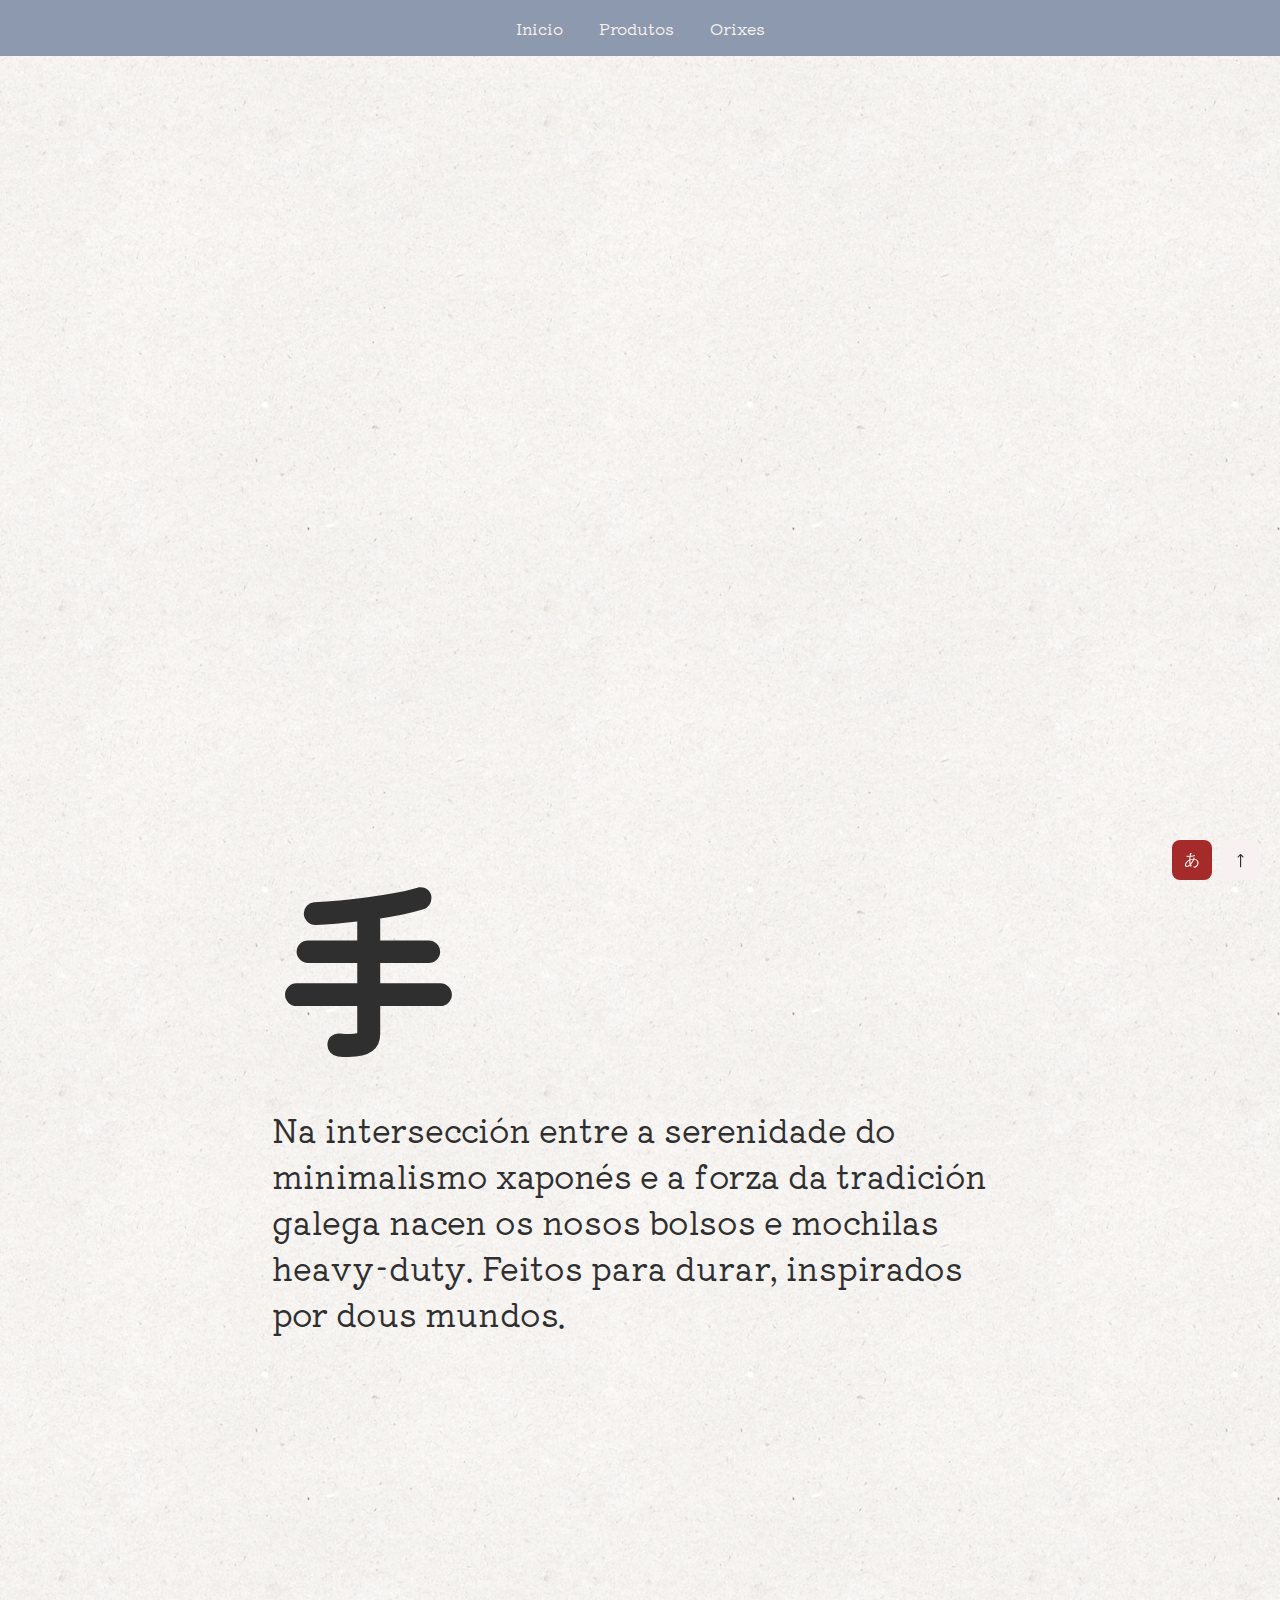
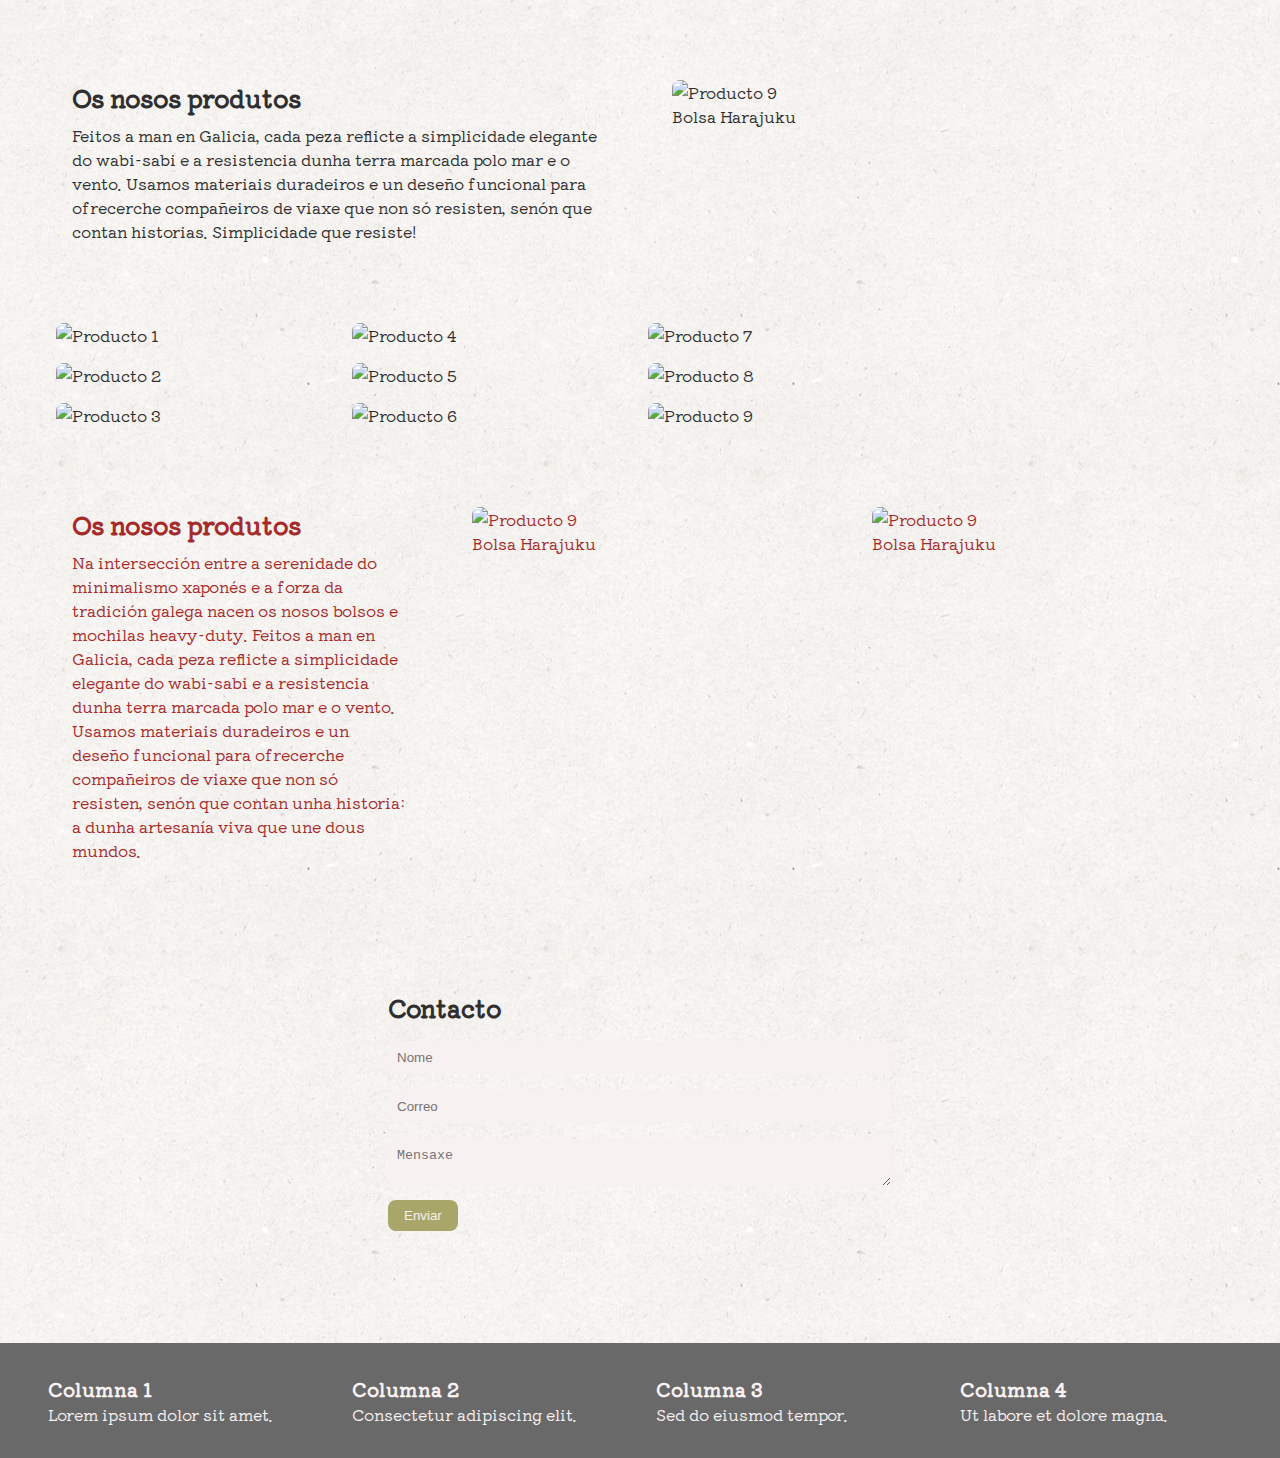
==== jp/index.html @ d2096e64 "Add files via upload" ====
<!DOCTYPE html>

<html lang="gl">

<head>

    <meta charset="UTF-8">
    <meta name="viewport" content="width=device-width, initial-scale=1.0">
    <title>Complementos de Moda Japonesa - Inicio</title>
    <link href="https://fonts.googleapis.com/css2?family=Kiwi+Maru:wght@500&display=swap" rel="stylesheet">
    <link rel="stylesheet" href="styles.css">
<script src="https://cdnjs.cloudflare.com/ajax/libs/three.js/r134/three.min.js"></script>
<script src="https://unpkg.com/three@0.134.0/examples/js/loaders/GLTFLoader.js"></script>
<script src="https://cdn.jsdelivr.net/npm/three@0.134/examples/jsm/loaders/GLTFLoader.js"></script>

<body class="lang-gl" id="top">
    <nav>
        <a href="index.html">Inicio</a>
        <a href="produtos.html">Produtos</a>
        <a href="orixes.html">Orixes</a>
    </nav>


    <section class="hero" id="hero">
    </section>


<section class="intro">
<div class="intro-content">
            <div class="column">
                <h2></h2>
                <p data-gl="Na intersección entre a serenidade do minimalismo xaponés e a forza da tradición galega nacen os nosos bolsos e mochilas heavy-duty. Feitos para durar, inspirados por dous mundos" data-jp="日本のミニマリズムの静けさとガリシアの伝統の力が出会う場所で、私たちのヘビーデューティなバッグとバックパックが生まれました。2つの世界からインスピレーションを得て、長持ちするように作られています。">Na intersección entre a serenidade do minimalismo xaponés e a forza da tradición galega nacen os nosos bolsos e mochilas heavy-duty. Feitos para durar, inspirados por dous mundos.</p>

            </div>

        </div>
</section>

<section class="info-azul " >

            <div class="column-azul">
                <h2 data-gl="Os nosos produtos" data-jp="私たちについて">Os nosos produtos</h2>
                <p data-gl="Feitos a man en Galicia, cada peza reflicte a simplicidade elegante do wabi-sabi e a resistencia dunha terra marcada polo mar e o vento. Usamos materiais duradeiros e un deseño funcional para ofrecerche compañeiros de viaxe que non só resisten, senón que contan historias. Simplicidade que resiste!" data-jp="ガリシアで手作りされた各作品は、侘び寂びの優雅なシンプルさと、海と風が特徴の土地の抵抗を反映しています。耐久性のある素材と機能的なデザインを使用して、抵抗するだけでなく、物語を語る仲間の旅行者を提供します。抵抗するシンプルさ!">Feitos a man en Galicia, cada peza reflicte a simplicidade elegante do wabi-sabi e a resistencia dunha terra marcada polo mar e o vento. Usamos materiais duradeiros e un deseño funcional para ofrecerche compañeiros de viaxe que non só resisten, senón que contan historias. Simplicidade que resiste!</p>

            </div>

<div class="column-azul">
                
                <p><img class="responsive-img" src="https://images.unsplash.com/photo-1639450258509-d24e3e1fadc4?q=80&w=1374&auto=format&fit=crop&ixlib=rb-4.0.3&ixid=M3wxMjA3fDB8MHxwaG90by1wYWdlfHx8fGVufDB8fHx8fA%3D%3D" alt="Producto 9">
            <div class="overlay">Bolsa Harajuku</div></p>

              </div></div>
</section>

    <section class="gallery">
        <div class="gallery-item">
            <img src="https://i.pinimg.com/originals/8c/e5/09/8ce5093fead01959ac8b1aa269d553f7.jpg" alt="Producto 1">
            <div class="overlay">Kimonos Modernos</div>
        </div>
        <div class="gallery-item">
            <img src="https://i.pinimg.com/originals/39/6a/e6/396ae6a7836807a1f78a4d307923806a.jpg" alt="Producto 2">
            <div class="overlay">Pendentes Sakura</div>
        </div>
        <div class="gallery-item">
            <img src="https://i.etsystatic.com/8811105/r/il/653f21/1190898312/il_794xN.1190898312_p20b.jpg" alt="Producto 3">
            <div class="overlay">Cinto Obi</div>
        </div>
        <div class="gallery-item">
            <img src="https://i.pinimg.com/736x/56/7a/56/567a56bcca478230c57e33a16b418e89.jpg" alt="Producto 4">
            <div class="overlay">Bolsa Harajuku</div>
        </div>
        <div class="gallery-item">
            <img src="https://i.pinimg.com/736x/51/03/fa/5103faaf7d6c628654bda658f1ed5b5a.jpg" alt="Producto 5">
            <div class="overlay">Kimonos Modernos</div>
        </div>
        <div class="gallery-item">
            <img src="https://i.pinimg.com/736x/51/a4/9f/51a49f63de9468c58e3dd4205d5f4710.jpg" alt="Producto 6">
            <div class="overlay">Pendentes Sakura</div>
        </div>
        <div class="gallery-item">
            <img src="https://i.pinimg.com/736x/00/e9/e6/00e9e6468fa778c73ff1f1d756e75303.jpg" alt="Producto 7">
            <div class="overlay">Cinto Obi</div>
        </div>
        <div class="gallery-item">
            <img src="https://i.pinimg.com/736x/67/d0/88/67d088047765a444fe083ca642426d87.jpg" alt="Producto 8">
            <div class="overlay">Bolsa Harajuku</div>
        </div>
        <div class="gallery-item">
            <img src="https://images.unsplash.com/photo-1639450258509-d24e3e1fadc4?q=80&w=1374&auto=format&fit=crop&ixlib=rb-4.0.3&ixid=M3wxMjA3fDB8MHxwaG90by1wYWdlfHx8fGVufDB8fHx8fA%3D%3D" alt="Producto 9">
            <div class="overlay">Bolsa Harajuku</div>
        </div>
    </section>



<section class="info-musgo " >

            <div class="column-musgo">
                <h2 data-gl="Os nosos produtos" data-jp="私たちについて">Os nosos produtos</h2>
                <p data-gl="Na intersección entre a serenidade do minimalismo xaponés e a forza da tradición galega nacen os nosos bolsos e mochilas heavy-duty. Feitos a man en Galicia, cada peza reflicte a simplicidade elegante do wabi-sabi e a resistencia dunha terra marcada polo mar e o vento. Usamos materiais duradeiros e un deseño funcional para ofrecerche compañeiros de viaxe que non só resisten, senón que contan unha historia: a dunha artesanía viva que une dous mundos." data-jp="日本のミニマリズムの静けさとガリシアの伝統の力が出会う場所で、私たちのヘビーデューティなバッグとバックパックが生まれました。ガリシアで手作りされた各アイテムは、わびさびの優雅なシンプルさと、海と風に刻まれた土地の耐久性を反映しています。耐久性のある素材と機能的なデザインを使用し、単に耐えるだけでなく、物語を語る旅の仲間を提供します。それは、2つの世界を結ぶ生き生きとした職人技の物語です。">Na intersección entre a serenidade do minimalismo xaponés e a forza da tradición galega nacen os nosos bolsos e mochilas heavy-duty. Feitos a man en Galicia, cada peza reflicte a simplicidade elegante do wabi-sabi e a resistencia dunha terra marcada polo mar e o vento. Usamos materiais duradeiros e un deseño funcional para ofrecerche compañeiros de viaxe que non só resisten, senón que contan unha historia: a dunha artesanía viva que une dous mundos.</p>

            </div>

<div class="column-musgo">
                
                <p><img class="responsive-img" src="https://images.unsplash.com/photo-1639450258509-d24e3e1fadc4?q=80&w=1374&auto=format&fit=crop&ixlib=rb-4.0.3&ixid=M3wxMjA3fDB8MHxwaG90by1wYWdlfHx8fGVufDB8fHx8fA%3D%3D" alt="Producto 9">
            <div class="overlay">Bolsa Harajuku</div></p>

              </div>

<div class="column-musgo">
                
                <p><img class="responsive-img" src="https://images.unsplash.com/photo-1639450258509-d24e3e1fadc4?q=80&w=1374&auto=format&fit=crop&ixlib=rb-4.0.3&ixid=M3wxMjA3fDB8MHxwaG90by1wYWdlfHx8fGVufDB8fHx8fA%3D%3D" alt="Producto 9">
            <div class="overlay">Bolsa Harajuku</div></p>

             
</section>


   <section class="form-section">
        <h2 data-gl="Contacto" data-jp="お問い合わせ">Contacto</h2>
        <form>
            <input type="text" placeholder="Nome" required>
            <input type="email" placeholder="Correo" required>
            <textarea placeholder="Mensaxe" required></textarea>
            <div class="g-recaptcha" data-sitekey="TU_CLAVE_RECAPTCHA"></div>
            <button type="submit">Enviar</button>
        </form>

    </section>



    <footer>
        <div class="footer-column">
            <h3>Columna 1</h3>
            <p>Lorem ipsum dolor sit amet.</p>
        </div>

        <div class="footer-column">
            <h3>Columna 2</h3>
            <p>Consectetur adipiscing elit.</p>
        </div>

        <div class="footer-column">
            <h3>Columna 3</h3>
            <p>Sed do eiusmod tempor.</p>
        </div>

        <div class="footer-column">
            <h3>Columna 4</h3>
            <p>Ut labore et dolore magna.</p>
        </div>

    </footer>



    <div class="floating-controls">
        <table>
            <tr>
              <td><button class="lang-btn" id="lang-toggle" onclick="toggleLang()">あ</button></td>
             
<td><a href="#top" class="top-btn">↑</a></td>
            </tr>
        </table>    
    </div>


   <script src="https://www.google.com/recaptcha/api.js" async defer></script>
<script>
    let currentLang = 'gl';

    function toggleLang() {
        if (currentLang === 'gl') {
            currentLang = 'jp';
            document.getElementById('lang-toggle').textContent = 'G';
            changeLang('jp');
        } else {
            currentLang = 'gl';
            document.getElementById('lang-toggle').textContent = 'あ';
            changeLang('gl');
        }
    }

    function changeLang(lang) {
        document.body.className = `lang-${lang}`;
        const elements = document.querySelectorAll('[data-gl][data-jp]');
        elements.forEach(el => {
            el.textContent = lang === 'gl' ? el.dataset.gl : el.dataset.jp;
        });
        if (lang === 'jp') {
            document.querySelectorAll('nav a')[0].textContent = 'ホーム';
            document.querySelectorAll('nav a')[1].textContent = '製品';
            document.querySelectorAll('nav a')[2].textContent = '起源';
        } else {
            document.querySelectorAll('nav a')[0].textContent = 'Inicio';
            document.querySelectorAll('nav a')[1].textContent = 'Produtos';
            document.querySelectorAll('nav a')[2].textContent = 'Orixes';
        }
    }

    document.querySelector('.top-btn').addEventListener('click', function(e) {
        e.preventDefault();
        const target = document.querySelector(this.getAttribute('href'));
        window.scrollTo({
            top: target.offsetTop,
            behavior: 'smooth'
        });
        document.querySelector('.hero').style.backgroundPosition = 'center 20%';
        setTimeout(() => {
            document.querySelector('.hero').style.backgroundPosition = 'center center';
        }, 1000);
    });

    // Script para hojas de roble con modelo 3D
const scene = new THREE.Scene();
const camera = new THREE.PerspectiveCamera(75, window.innerWidth / window.innerHeight, 0.1, 1000);
const renderer = new THREE.WebGLRenderer({ alpha: true });
const heroSection = document.querySelector('.hero');
const heroHeight = heroSection.offsetHeight;
renderer.setSize(window.innerWidth, heroHeight);
heroSection.appendChild(renderer.domElement);
renderer.domElement.style.position = 'absolute';
renderer.domElement.style.top = '0';
renderer.domElement.style.left = '0';
renderer.domElement.style.zIndex = '5';
renderer.domElement.style.pointerEvents = 'none';

// Luz para texturas
const ambientLight = new THREE.AmbientLight(0xffffff, 0.5);
scene.add(ambientLight);
const directionalLight = new THREE.DirectionalLight(0xffffff, 0.5);
directionalLight.position.set(0, 1, 1);
scene.add(directionalLight);

const loader = new THREE.GLTFLoader();
const leaves = [];

loader.load(
    'assets/leaf.glb', // Reemplaza con la ruta a tu modelo
    (gltf) => {
        const leafModel = gltf.scene;
        for (let i = 0; i < 10; i++) {
            const leaf = leafModel.clone();
            leaf.position.x = (Math.random() - 0.5) * 20;
            leaf.position.y = Math.random() * heroHeight / 100;
            leaf.position.z = (Math.random() - 0.5) * 10;
            leaf.rotation.x = Math.random() * Math.PI;
            leaf.rotation.y = Math.random() * Math.PI;
            leaf.scale.set(0.5, 0.5, 0.5); // Ajusta tamaño según el modelo
            leaves.push(leaf);
            scene.add(leaf);
        }
    },
    undefined,
    (error) => console.error('Error cargando modelo:', error)
);

camera.position.z = 10;

function animate() {
    requestAnimationFrame(animate);
    leaves.forEach(leaf => {
        leaf.rotation.x += 0.005;
        leaf.rotation.y += 0.005;
        leaf.position.y -= 0.005; // Caída lenta
        leaf.position.x += Math.sin(Date.now() * 0.001 + leaf.position.z) * 0.005; // Vaivén lateral
        if (leaf.position.y < -heroHeight / 200) leaf.position.y = heroHeight / 200;
    });
    renderer.render(scene, camera);
}
animate();

window.addEventListener('scroll', () => {
    const scrollY = window.scrollY;
    leaves.forEach(leaf => {
        leaf.rotation.z = scrollY * 0.001;
    });
    camera.position.y = -scrollY * 0.01;
});
</script>
</body>
</html>
---- jp/styles.css ----
:root {
    --cereza: #A52A2A;
    --gris-marengo: #2F2F2F;
    --beige-claro: #F8F1F1;
    --azul: #8d99ae;
    --musgo: #A9A669;
    --rojo-shu: #8B0000;
    --gris-piedra: #696969;
}

* { margin: 0; padding: 0; box-sizing: border-box; }

body {
    font-family: 'Kiwi Maru', sans-serif;
    margin: 0;
    background: url('assets/gohan.webp') repeat repeat;
    overflow-x: hidden; /* Evita scroll horizontal por el canvas */
    animation: fadeInPage 0.5s ease;
}

@keyframes fadeInPage {
    from { opacity: 0; }
    to { opacity: 1; }
}

h1 {
    font-size: 2rem;
    margin-bottom: 0.5rem;
}

h2 {
    font-size: 1.5rem;
    margin-bottom: 0.5rem;
}

.p {
    font-size: 1rem;
}

.lang-gl {
    background-color: var(--beige-claro);
    color: var(--gris-marengo);
}

.responsive-img {
    width: 100%;
    height: auto;
    max-width: 100%;
    display: block;
    object-fit: contain;
    border-radius: 8px;
}

.lang-jp {
    background-color: var(--gris-marengo);
    color: var(--beige-claro);
}

nav {
    padding: 1rem;
    text-align: center;
}

.lang-gl nav { background-color: var(--azul); }
.lang-jp nav { background-color: var(--azul); }

nav a {
    color: var(--beige-claro);
    margin: 0 1rem;
    text-decoration: none;
}

nav a:hover { color: var(--cereza); }

.hero {
    position: relative;
    height: 100vh;
    background: url('https://i.pinimg.com/originals/d6/43/27/d643277e11bdd5419b5d6328584067f1.gif') no-repeat center center;
    background-size: cover;
    background-attachment: fixed;
    display: flex;
    align-items: center;
    justify-content: center;
    transition: background-position 0.5s ease;

}

.hero-content {
    max-width: 800px;
    padding: 2rem;
    background: rgba(245, 240, 225, 0.8);
    border-radius: 8px;
    display: flex;
    flex-wrap: wrap;
    gap: 2rem;
}

.hero .column {
    flex: 1;
    min-width: 0;
    padding: 0;
    background: none;
}

.lang-jp .hero-content {
    background: rgba(43, 45, 66, 0.8);
    color: var(--cereza);
}

.lang-jp .hero .column { 
    background-color: transparent;
}

.intro {
    font-size: 2em;
    position: relative;
    height: auto;
    transform: translateY(-40%); /* Sube el 50% de su altura para invadir .hero */
    background: url('') no-repeat center center;
    background-size: cover;
    display: flex;
    align-items: center;
    justify-content: center;
    z-index: 2; /* Encima del fondo de .hero, debajo de las hojas */
}

.intro-content {
    max-width: 800px;
    padding: 2rem;
    background: transparent;
    border-radius: 8px;
    display: flex;
    flex-wrap: wrap;
    gap: 2rem;
}

.intro-content h2::before {
    content: "手";
font-size: 8em;
    font-family: 'Kiwi Maru', sans-serif;
    margin-right: 0.5rem;
}

.intro .column {
    flex: 1;
    min-width: 0;
    padding: 0;
    background: none;
}

.lang-jp .intro-content {
    background: rgba(43, 45, 66, 0.8);
    color: var(--beige-claro);
}

.lang-jp .intro .column { 
    background-color: transparent;
}


.info-azul {
    background-color: transparent;
    display: flex;
    max-width: 1200px;
    margin: 2rem auto;
    gap: 2rem;
    padding: 0 1rem;
    flex-wrap: wrap;
}

.column-azul {
    flex: 1;
    min-width: 0;
    padding: 1rem;
    background-color: transparent;
}

.lang-jp .info {
    background: var(--cereza);
    color: var(--cereza);
}

.info-musgo {
    color: var(--cereza);   
    background-color: transparent;
    display: flex;
    max-width: 1200px;
    margin: 2rem auto;
    gap: 2rem;
    padding: 0 1rem;
    flex-wrap: wrap;
}

.column-musgo {
    flex: 1;
    min-width: 0;
    padding: 1rem;
    background-color: transparent;
}

.lang-jp .info {
    background: var(--musgo);
    color: var(--cereza);
}

/* Media query para apilar columnas en móvil */
@media (max-width: 768px) {
    .intro-content, .hero-content, .info-azul, .info-musgo {
        flex-direction: column;
        align-items: center;
    }

    .intro .column, .hero .column, .column-azul, .column-musgo {
        width: 100%;
    }
}

.slider {
    max-width: 1200px;
    margin: 2rem auto;
    position: relative;
    overflow: hidden;
}

.slides {
    display: flex;
    transition: transform 0.8s ease;
}

.slide {
    min-width: 100%;
    height: 200px;
    object-fit: cover;
}

.slide-text {
    position: absolute;
    bottom: 20px;
    right: 20px;
    text-align: left;
    color: #fff;
    background: rgba(0, 0, 0, 0.6);
    padding: 1rem;
    border-radius: 8px;
}

.slide-text h1 {
    font-size: 1.5rem;
    margin-bottom: 0.5rem;
}

.slide-text p {
    font-size: 1rem;
}

.slider-btn {
    position: absolute;
    top: 50%;
    transform: translateY(-50%);
    background: rgba(0, 0, 0, 0.5);
    color: #fff;
    border: none;
    padding: 1rem;
    cursor: pointer;
    border-radius: 8px;
}

.prev { left: 10px; }
.next { right: 10px; }

.gallery {
    max-width: 1200px;
    margin: 2rem auto;
    columns: 4 200px;
    column-gap: 1rem;
    padding: 0 1rem;
}

.gallery-item {
    position: relative;
    margin-bottom: 1rem;
    break-inside: avoid;
}

.gallery img {
    width: 100%;
    height: auto;
    display: block;
    border-radius: 8px;
}
.gallery-item {
    animation: fadeIn 1s ease forwards;
}
@keyframes fadeIn {
    from { opacity: 0; }
    to { opacity: 1; }
}

.gallery-item .overlay {
    position: absolute;
    top: 0;
    left: 0;
    width: 100%;
    height: 100%;
    background: rgba(0, 0, 0, 0.5);
    color: #fff;
    display: flex;
    align-items: center;
    justify-content: center;
    opacity: 0;
    transition: opacity 0.3s ease;
    border-radius: 8px;
}

.gallery-item:hover .overlay {
    opacity: 1;
}

.form-section {
    max-width: 600px;
    margin: 5rem auto;
    padding: 3rem;
    background-color: transparent;
}

.lang-jp .form-section { background-color: transparent; }

.form-section input, .form-section textarea {
    width: 100%;
    margin: 0.5rem 0;
    padding: 0.5rem;
    border-radius: 8px;
    border: 1px solid var(--beige-claro);
    background-color: var(--beige-claro);
}

.form-section button {
    background-color: var(--musgo);
    color: var(--beige-claro);
    border: none;
    padding: 0.5rem 1rem;
    cursor: pointer;
    border-radius: 8px;
}

.lang-jp .form-section button { 
    background-color: var(--beige-claro); 
    color: var(--cereza); 
}

footer {
    background-color: var(--gris-piedra);
    color: var(--beige-claro);
    padding: 2rem;
    display: flex;
    justify-content: space-around;
}

.lang-jp footer { 
    background-color: var(--gris-piedra); 
}

.footer-column { 
    flex: 1; 
    padding: 0 1rem; 
}

/* Media query para apilar columnas en móvil */
@media (max-width: 768px) {
    footer {
        flex-direction: column;
        align-items: center;
gap: 1rem; /* Espacio entre columnas */
    }

    .footer-column {
        width: 100%;
        text-align: center;
    }
}

.hero {
    margin-bottom: 4rem;
}

.intro, .slider, .gallery, .form-section {
    margin-top: 4rem;
    margin-bottom: 4rem;
}

.floating-controls {
    position: fixed;
    bottom: 20px;
    right: 20px;
    display: flex;
    align-items: flex-end;
    gap: 10px;
    z-index: 15; /* Más alto que el canvas */
}

.floating-controls table {
    border: 0;
    border-collapse: collapse;
}

.floating-controls td {
    padding: 0;
}

.lang-btn {
    background-color: var(--cereza);
    border: none;
    width: 40px;
    height: 40px;
    color: var(--beige-claro);
    cursor: pointer;
    border-radius: 8px;
    font-size: 1rem;
    display: flex;
    align-items: center;
    justify-content: center;
    margin-right: 0.5rem;
}

.top-btn {
    display: flex;
    align-items: center;
    justify-content: center;
    width: 40px;
    height: 40px;
    background-color: var(--beige-claro);
    color: var(--gris-marengo);
    text-decoration: none;
    border-radius: 8px;
    font-size: 1.2rem;
}

.audio-player {
    background-color: var(--azul);
    padding: 0.5rem;
    border-radius: 5px;
}

.audio-player .attribution {
    font-size: 0.8rem;
    color: var(--beige-claro);
    margin-top: 0.5rem;
    text-align: center;
}
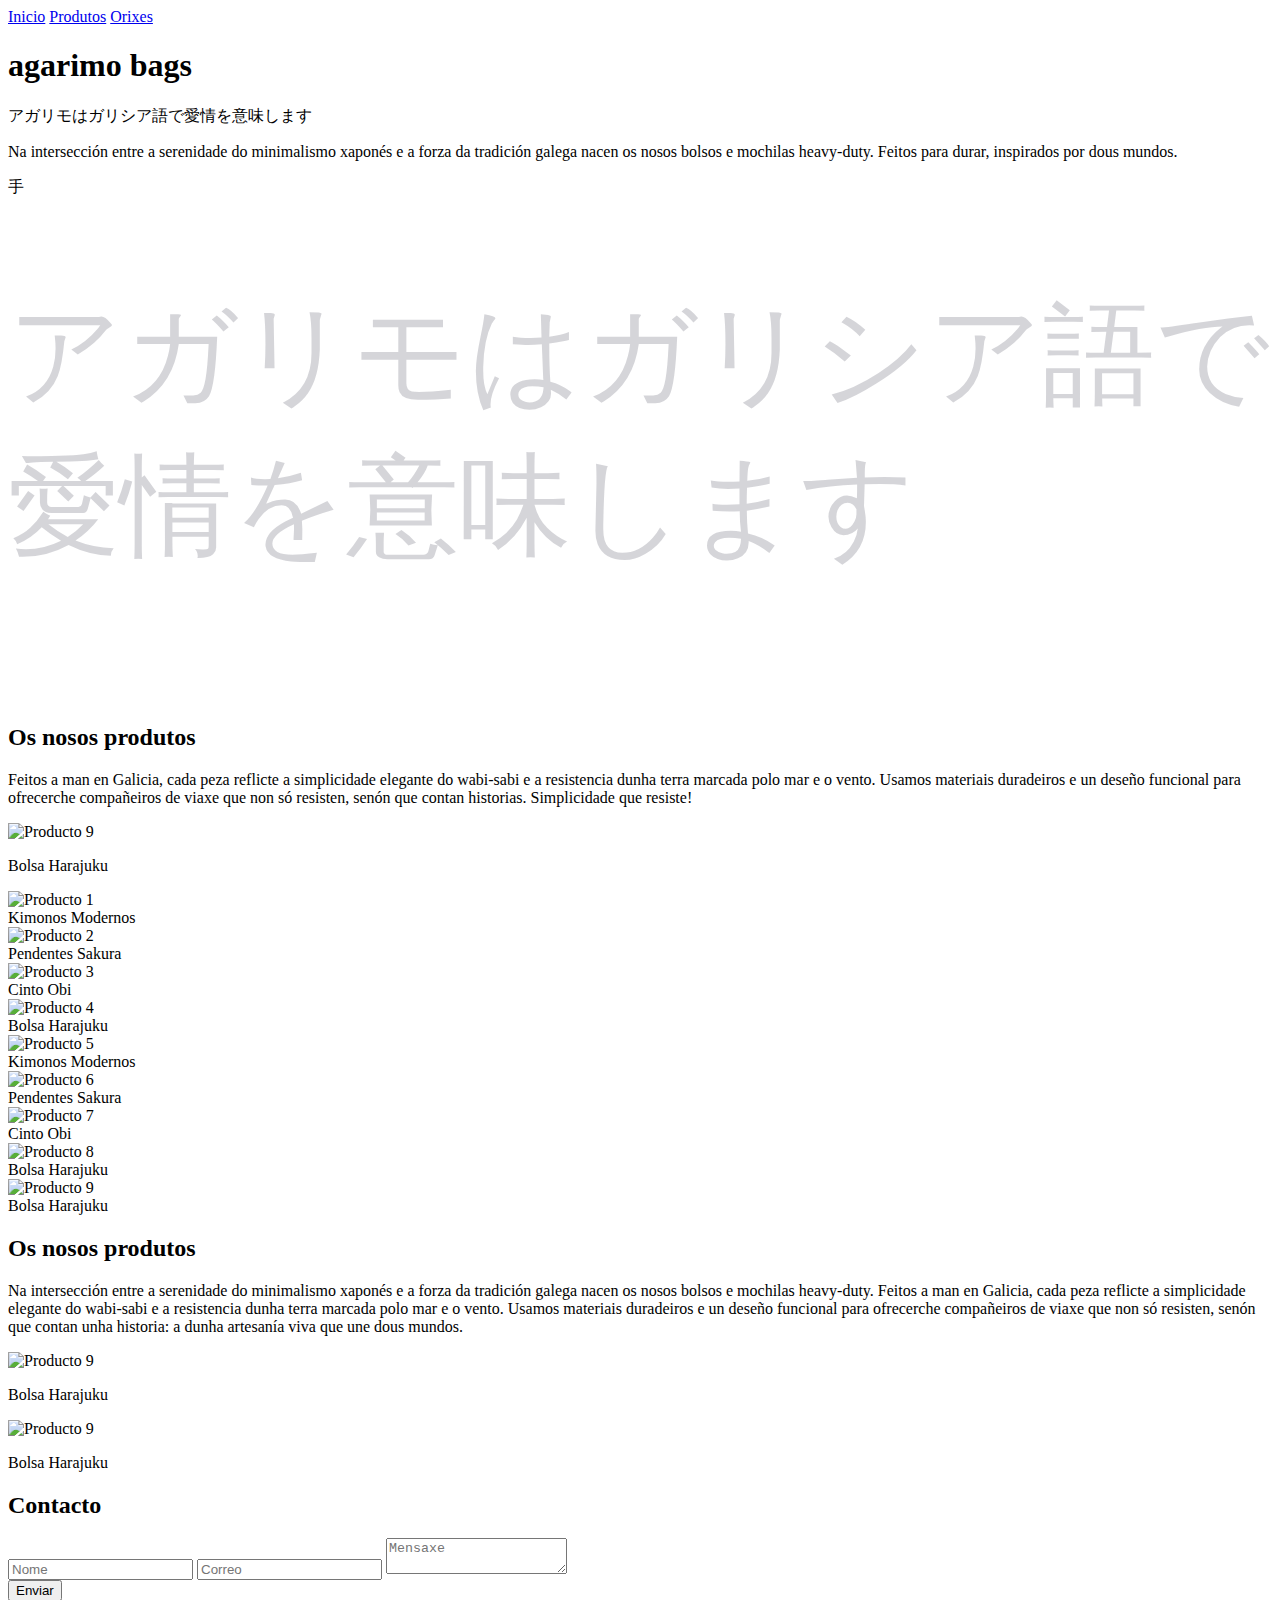
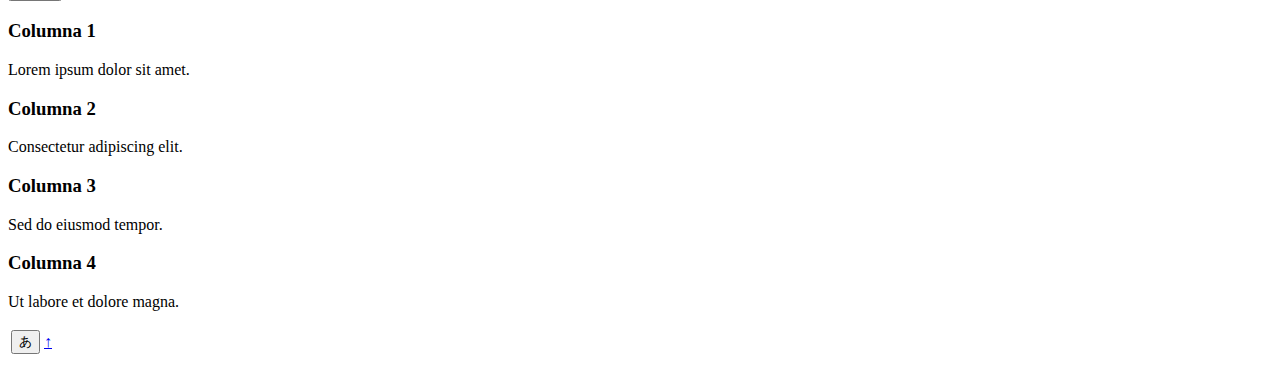
==== commit 91b78663: "Add files via upload" ====
--- a/jp/index.html
+++ b/jp/index.html
@@ -11,7 +11,6 @@
     <link rel="stylesheet" href="styles.css">
 <script src="https://cdnjs.cloudflare.com/ajax/libs/three.js/r134/three.min.js"></script>
 <script src="https://unpkg.com/three@0.134.0/examples/js/loaders/GLTFLoader.js"></script>
-<script src="https://cdn.jsdelivr.net/npm/three@0.134/examples/jsm/loaders/GLTFLoader.js"></script>
 
 <body class="lang-gl" id="top">
     <nav>
@@ -22,19 +21,24 @@
 
 
     <section class="hero" id="hero">
+        <div class="hero-content">
+        <h1 data-gl="agarimo bags" data-jp="agarimo bags">agarimo bags</h1>
+        <p data-jp=アガリモ <br>アガリモはガリシア語で愛情を意味します</p>
+    </div>
     </section>
 
-
+        
 <section class="intro">
 <div class="intro-content">
             <div class="column">
-                <h2></h2>
-                <p data-gl="Na intersección entre a serenidade do minimalismo xaponés e a forza da tradición galega nacen os nosos bolsos e mochilas heavy-duty. Feitos para durar, inspirados por dous mundos" data-jp="日本のミニマリズムの静けさとガリシアの伝統の力が出会う場所で、私たちのヘビーデューティなバッグとバックパックが生まれました。2つの世界からインスピレーションを得て、長持ちするように作られています。">Na intersección entre a serenidade do minimalismo xaponés e a forza da tradición galega nacen os nosos bolsos e mochilas heavy-duty. Feitos para durar, inspirados por dous mundos.</p>
-
+               <p data-gl="Na intersección entre a serenidade do minimalismo xaponés e a forza da tradición galega nacen os nosos bolsos e mochilas heavy-duty. Feitos para durar, inspirados por dous mundos" data-jp="日本のミニマリズムの静けさとガリシアの伝統の力が出会う場所で、私たちのヘビーデューティなバッグとバックパックが生まれました。2つの世界からインスピレーションを得て、長持ちするように作られています。">Na intersección entre a serenidade do minimalismo xaponés e a forza da tradición galega nacen os nosos bolsos e mochilas heavy-duty. Feitos para durar, inspirados por dous mundos.</p>
             </div>
-
         </div>
 </section>
+
+<div class="kanji">手</div>
+<p style="transform: translateY(-10%); font-size: 7em; color: rgba(43, 45, 66, 0.2);">アガリモはガリシア語で愛情を意味します</p>
+
 
 <section class="info-azul " >
 
@@ -93,29 +97,30 @@
 
 
 
-<section class="info-musgo " >
+<section class="info-azul " >
 
             <div class="column-musgo">
                 <h2 data-gl="Os nosos produtos" data-jp="私たちについて">Os nosos produtos</h2>
                 <p data-gl="Na intersección entre a serenidade do minimalismo xaponés e a forza da tradición galega nacen os nosos bolsos e mochilas heavy-duty. Feitos a man en Galicia, cada peza reflicte a simplicidade elegante do wabi-sabi e a resistencia dunha terra marcada polo mar e o vento. Usamos materiais duradeiros e un deseño funcional para ofrecerche compañeiros de viaxe que non só resisten, senón que contan unha historia: a dunha artesanía viva que une dous mundos." data-jp="日本のミニマリズムの静けさとガリシアの伝統の力が出会う場所で、私たちのヘビーデューティなバッグとバックパックが生まれました。ガリシアで手作りされた各アイテムは、わびさびの優雅なシンプルさと、海と風に刻まれた土地の耐久性を反映しています。耐久性のある素材と機能的なデザインを使用し、単に耐えるだけでなく、物語を語る旅の仲間を提供します。それは、2つの世界を結ぶ生き生きとした職人技の物語です。">Na intersección entre a serenidade do minimalismo xaponés e a forza da tradición galega nacen os nosos bolsos e mochilas heavy-duty. Feitos a man en Galicia, cada peza reflicte a simplicidade elegante do wabi-sabi e a resistencia dunha terra marcada polo mar e o vento. Usamos materiais duradeiros e un deseño funcional para ofrecerche compañeiros de viaxe que non só resisten, senón que contan unha historia: a dunha artesanía viva que une dous mundos.</p>
 
             </div>
+
+<div class="column-azul">
+                
+                <p><img class="responsive-img" src="https://images.unsplash.com/photo-1639450258509-d24e3e1fadc4?q=80&w=1374&auto=format&fit=crop&ixlib=rb-4.0.3&ixid=M3wxMjA3fDB8MHxwaG90by1wYWdlfHx8fGVufDB8fHx8fA%3D%3D" alt="Producto 9">
+            <div class="overlay">Bolsa Harajuku</div></p>
+
+              </div>
 
 <div class="column-musgo">
                 
                 <p><img class="responsive-img" src="https://images.unsplash.com/photo-1639450258509-d24e3e1fadc4?q=80&w=1374&auto=format&fit=crop&ixlib=rb-4.0.3&ixid=M3wxMjA3fDB8MHxwaG90by1wYWdlfHx8fGVufDB8fHx8fA%3D%3D" alt="Producto 9">
             <div class="overlay">Bolsa Harajuku</div></p>
 
-              </div>
-
-<div class="column-musgo">
-                
-                <p><img class="responsive-img" src="https://images.unsplash.com/photo-1639450258509-d24e3e1fadc4?q=80&w=1374&auto=format&fit=crop&ixlib=rb-4.0.3&ixid=M3wxMjA3fDB8MHxwaG90by1wYWdlfHx8fGVufDB8fHx8fA%3D%3D" alt="Producto 9">
-            <div class="overlay">Bolsa Harajuku</div></p>
-
              
 </section>
 
+<section class="brisa"></section>
 
    <section class="form-section">
         <h2 data-gl="Contacto" data-jp="お問い合わせ">Contacto</h2>
@@ -167,118 +172,186 @@
     </div>
 
 
-   <script src="https://www.google.com/recaptcha/api.js" async defer></script>
-<script>
-    let currentLang = 'gl';
-
-    function toggleLang() {
-        if (currentLang === 'gl') {
-            currentLang = 'jp';
-            document.getElementById('lang-toggle').textContent = 'G';
-            changeLang('jp');
-        } else {
-            currentLang = 'gl';
-            document.getElementById('lang-toggle').textContent = 'あ';
-            changeLang('gl');
+    <script src="https://www.google.com/recaptcha/api.js" async defer></script>
+    <script>
+        let currentLang = 'gl';
+    
+        function toggleLang() {
+            if (currentLang === 'gl') {
+                currentLang = 'jp';
+                document.getElementById('lang-toggle').textContent = 'G';
+                changeLang('jp');
+            } else {
+                currentLang = 'gl';
+                document.getElementById('lang-toggle').textContent = 'あ';
+                changeLang('gl');
+            }
         }
-    }
-
-    function changeLang(lang) {
-        document.body.className = `lang-${lang}`;
-        const elements = document.querySelectorAll('[data-gl][data-jp]');
-        elements.forEach(el => {
-            el.textContent = lang === 'gl' ? el.dataset.gl : el.dataset.jp;
+    
+        function changeLang(lang) {
+            document.body.className = `lang-${lang}`;
+            const elements = document.querySelectorAll('[data-gl][data-jp]');
+            elements.forEach(el => {
+                el.textContent = lang === 'gl' ? el.dataset.gl : el.dataset.jp;
+            });
+            if (lang === 'jp') {
+                document.querySelectorAll('nav a')[0].textContent = 'ホーム';
+                document.querySelectorAll('nav a')[1].textContent = '製品';
+                document.querySelectorAll('nav a')[2].textContent = '起源';
+            } else {
+                document.querySelectorAll('nav a')[0].textContent = 'Inicio';
+                document.querySelectorAll('nav a')[1].textContent = 'Produtos';
+                document.querySelectorAll('nav a')[2].textContent = 'Orixes';
+            }
+        }
+    
+        document.querySelector('.top-btn').addEventListener('click', function(e) {
+            e.preventDefault();
+            const target = document.querySelector(this.getAttribute('href'));
+            window.scrollTo({
+                top: target.offsetTop,
+                behavior: 'smooth'
+            });
+            document.querySelector('.hero').style.backgroundPosition = 'center 20%';
+            setTimeout(() => {
+                document.querySelector('.hero').style.backgroundPosition = 'center center';
+            }, 1000);
         });
-        if (lang === 'jp') {
-            document.querySelectorAll('nav a')[0].textContent = 'ホーム';
-            document.querySelectorAll('nav a')[1].textContent = '製品';
-            document.querySelectorAll('nav a')[2].textContent = '起源';
-        } else {
-            document.querySelectorAll('nav a')[0].textContent = 'Inicio';
-            document.querySelectorAll('nav a')[1].textContent = 'Produtos';
-            document.querySelectorAll('nav a')[2].textContent = 'Orixes';
+    
+        // Hojas 3D cayendo en .hero
+        const heroScene = new THREE.Scene();
+        const heroCamera = new THREE.PerspectiveCamera(75, window.innerWidth / window.innerHeight, 0.1, 1000);
+        const heroRenderer = new THREE.WebGLRenderer({ alpha: true });
+        const heroSection = document.querySelector('.hero');
+        const heroHeight = heroSection.offsetHeight;
+        heroRenderer.setSize(window.innerWidth, heroHeight);
+        heroSection.appendChild(heroRenderer.domElement);
+        heroRenderer.domElement.style.position = 'absolute';
+        heroRenderer.domElement.style.top = '0';
+        heroRenderer.domElement.style.left = '0';
+        heroRenderer.domElement.style.zIndex = '5';
+        heroRenderer.domElement.style.pointerEvents = 'none';
+    
+        const heroAmbientLight = new THREE.AmbientLight(0xffffff, 0.8);
+        heroScene.add(heroAmbientLight);
+        const heroDirectionalLight = new THREE.DirectionalLight(0xffffff, 1);
+        heroDirectionalLight.position.set(5, 10, 7.5);
+        heroScene.add(heroDirectionalLight);
+    
+        const loader = new THREE.GLTFLoader();
+        const heroLeaves = [];
+    
+        loader.load(
+            'assets/quercus.glb', // Ruta local
+            (gltf) => {
+                const leafModel = gltf.scene;
+                for (let i = 0; i < 8; i++) {
+                    const leaf = leafModel.clone();
+                    leaf.position.x = (Math.random() - 0.5) * 20;
+                    leaf.position.y = Math.random() * heroHeight / 100;
+                    leaf.position.z = (Math.random() - 0.5) * 10;
+                    leaf.rotation.x = Math.random() * Math.PI;
+                    leaf.rotation.y = Math.random() * Math.PI;
+                    leaf.scale.set(0.05, 0.05, 0.05);
+                    heroLeaves.push(leaf);
+                    heroScene.add(leaf);
+                }
+                console.log('Hojas 3D cargadas en .hero');
+            },
+            undefined,
+            (error) => console.error('Error cargando modelo en .hero:', error)
+        );
+    
+        heroCamera.position.z = 10;
+    
+        function animateHero() {
+            requestAnimationFrame(animateHero);
+            heroLeaves.forEach(leaf => {
+                leaf.rotation.x += 0.005;
+                leaf.rotation.y += 0.005;
+                leaf.position.y -= 0.005;
+                leaf.position.x += Math.sin(Date.now() * 0.001 + leaf.position.z) * 0.005;
+                if (leaf.position.y < -heroHeight / 200) leaf.position.y = heroHeight / 200;
+            });
+            heroRenderer.render(heroScene, heroCamera);
         }
-    }
-
-    document.querySelector('.top-btn').addEventListener('click', function(e) {
-        e.preventDefault();
-        const target = document.querySelector(this.getAttribute('href'));
-        window.scrollTo({
-            top: target.offsetTop,
-            behavior: 'smooth'
-        });
-        document.querySelector('.hero').style.backgroundPosition = 'center 20%';
-        setTimeout(() => {
-            document.querySelector('.hero').style.backgroundPosition = 'center center';
-        }, 1000);
-    });
-
-    // Script para hojas de roble con modelo 3D
-const scene = new THREE.Scene();
-const camera = new THREE.PerspectiveCamera(75, window.innerWidth / window.innerHeight, 0.1, 1000);
-const renderer = new THREE.WebGLRenderer({ alpha: true });
-const heroSection = document.querySelector('.hero');
-const heroHeight = heroSection.offsetHeight;
-renderer.setSize(window.innerWidth, heroHeight);
-heroSection.appendChild(renderer.domElement);
-renderer.domElement.style.position = 'absolute';
-renderer.domElement.style.top = '0';
-renderer.domElement.style.left = '0';
-renderer.domElement.style.zIndex = '5';
-renderer.domElement.style.pointerEvents = 'none';
-
-// Luz para texturas
-const ambientLight = new THREE.AmbientLight(0xffffff, 0.5);
-scene.add(ambientLight);
-const directionalLight = new THREE.DirectionalLight(0xffffff, 0.5);
-directionalLight.position.set(0, 1, 1);
-scene.add(directionalLight);
-
-const loader = new THREE.GLTFLoader();
-const leaves = [];
+        animateHero();
+    
+        // Hojas 3D moviéndose en .brisa
+const brisaScene = new THREE.Scene();
+const brisaCamera = new THREE.PerspectiveCamera(75, window.innerWidth / window.innerHeight, 0.1, 1000);
+const brisaRenderer = new THREE.WebGLRenderer({ alpha: true });
+const brisaSection = document.querySelector('.brisa');
+const brisaHeight = brisaSection.offsetHeight;
+brisaRenderer.setSize(window.innerWidth, brisaHeight);
+brisaSection.appendChild(brisaRenderer.domElement);
+brisaRenderer.domElement.style.position = 'absolute';
+brisaRenderer.domElement.style.top = '0';
+brisaRenderer.domElement.style.left = '0';
+brisaRenderer.domElement.style.zIndex = '5';
+brisaRenderer.domElement.style.pointerEvents = 'none';
+
+const brisaAmbientLight = new THREE.AmbientLight(0xffffff, 0.8);
+brisaScene.add(brisaAmbientLight);
+const brisaDirectionalLight = new THREE.DirectionalLight(0xffffff, 1);
+brisaDirectionalLight.position.set(5, 10, 7.5);
+brisaScene.add(brisaDirectionalLight);
+
+const brisaLeaves = [];
 
 loader.load(
-    'assets/leaf.glb', // Reemplaza con la ruta a tu modelo
+    'assets/quercus.glb', // Ruta local
     (gltf) => {
         const leafModel = gltf.scene;
-        for (let i = 0; i < 10; i++) {
+        for (let i = 0; i < 25; i++) {
             const leaf = leafModel.clone();
-            leaf.position.x = (Math.random() - 0.5) * 20;
-            leaf.position.y = Math.random() * heroHeight / 100;
-            leaf.position.z = (Math.random() - 0.5) * 10;
-            leaf.rotation.x = Math.random() * Math.PI;
+            leaf.position.x = -10 + Math.random() * 6; // Rango horizontal
+            leaf.position.y = brisaHeight / 4 - Math.random() * brisaHeight; // Centrado en la sección
+            leaf.position.z = (Math.random() - 0.003) * 2;
+            leaf.rotation.x =  Math.random() * Math.PI;
             leaf.rotation.y = Math.random() * Math.PI;
-            leaf.scale.set(0.5, 0.5, 0.5); // Ajusta tamaño según el modelo
-            leaves.push(leaf);
-            scene.add(leaf);
+            leaf.scale.set(0.09, 0.09, 0.09);
+            leaf.userData.windSpeed = Math.random() * 0.007 + 0.001;
+            leaf.userData.friction = 1;
+            leaf.userData.headwind = -0.2;
+            brisaLeaves.push(leaf);
+            brisaScene.add(leaf);
+            brisaLeaves.push(leaf);
+            brisaScene.add(leaf);
         }
+        console.log('Hojas 3D cargadas en .brisa');
     },
     undefined,
-    (error) => console.error('Error cargando modelo:', error)
+    (error) => console.error('Error cargando modelo en .brisa:', error)
 );
 
-camera.position.z = 10;
-
-function animate() {
-    requestAnimationFrame(animate);
-    leaves.forEach(leaf => {
-        leaf.rotation.x += 0.005;
-        leaf.rotation.y += 0.005;
-        leaf.position.y -= 0.005; // Caída lenta
-        leaf.position.x += Math.sin(Date.now() * 0.001 + leaf.position.z) * 0.005; // Vaivén lateral
-        if (leaf.position.y < -heroHeight / 200) leaf.position.y = heroHeight / 200;
+
+brisaCamera.position.z = 40;
+brisaCamera.position.y = brisaHeight / -50; // Centra la cámara en la sección
+
+function animateBrisa() {
+    requestAnimationFrame(animateBrisa);
+    brisaLeaves.forEach(leaf => {
+        leaf.position.x += leaf.userData.windSpeed;
+        leaf.rotation.x += 0.002;
+        leaf.rotation.y += 0.002;
+        if (leaf.position.x > 20) leaf.position.x = -20;
     });
-    renderer.render(scene, camera);
+    brisaRenderer.render(brisaScene, brisaCamera);
 }
-animate();
+animateBrisa();
 
 window.addEventListener('scroll', () => {
     const scrollY = window.scrollY;
-    leaves.forEach(leaf => {
+    heroLeaves.forEach(leaf => {
         leaf.rotation.z = scrollY * 0.001;
     });
-    camera.position.y = -scrollY * 0.01;
+    brisaLeaves.forEach(leaf => {
+        leaf.rotation.z = scrollY * 0.001;
+    });
+    heroCamera.position.y = -scrollY * 0.01;
+    brisaCamera.position.y = -scrollY * 0.01 + brisaHeight / 200; // Ajusta cámara según scroll
 });
-</script>
+    </script>
 </body>
 </html>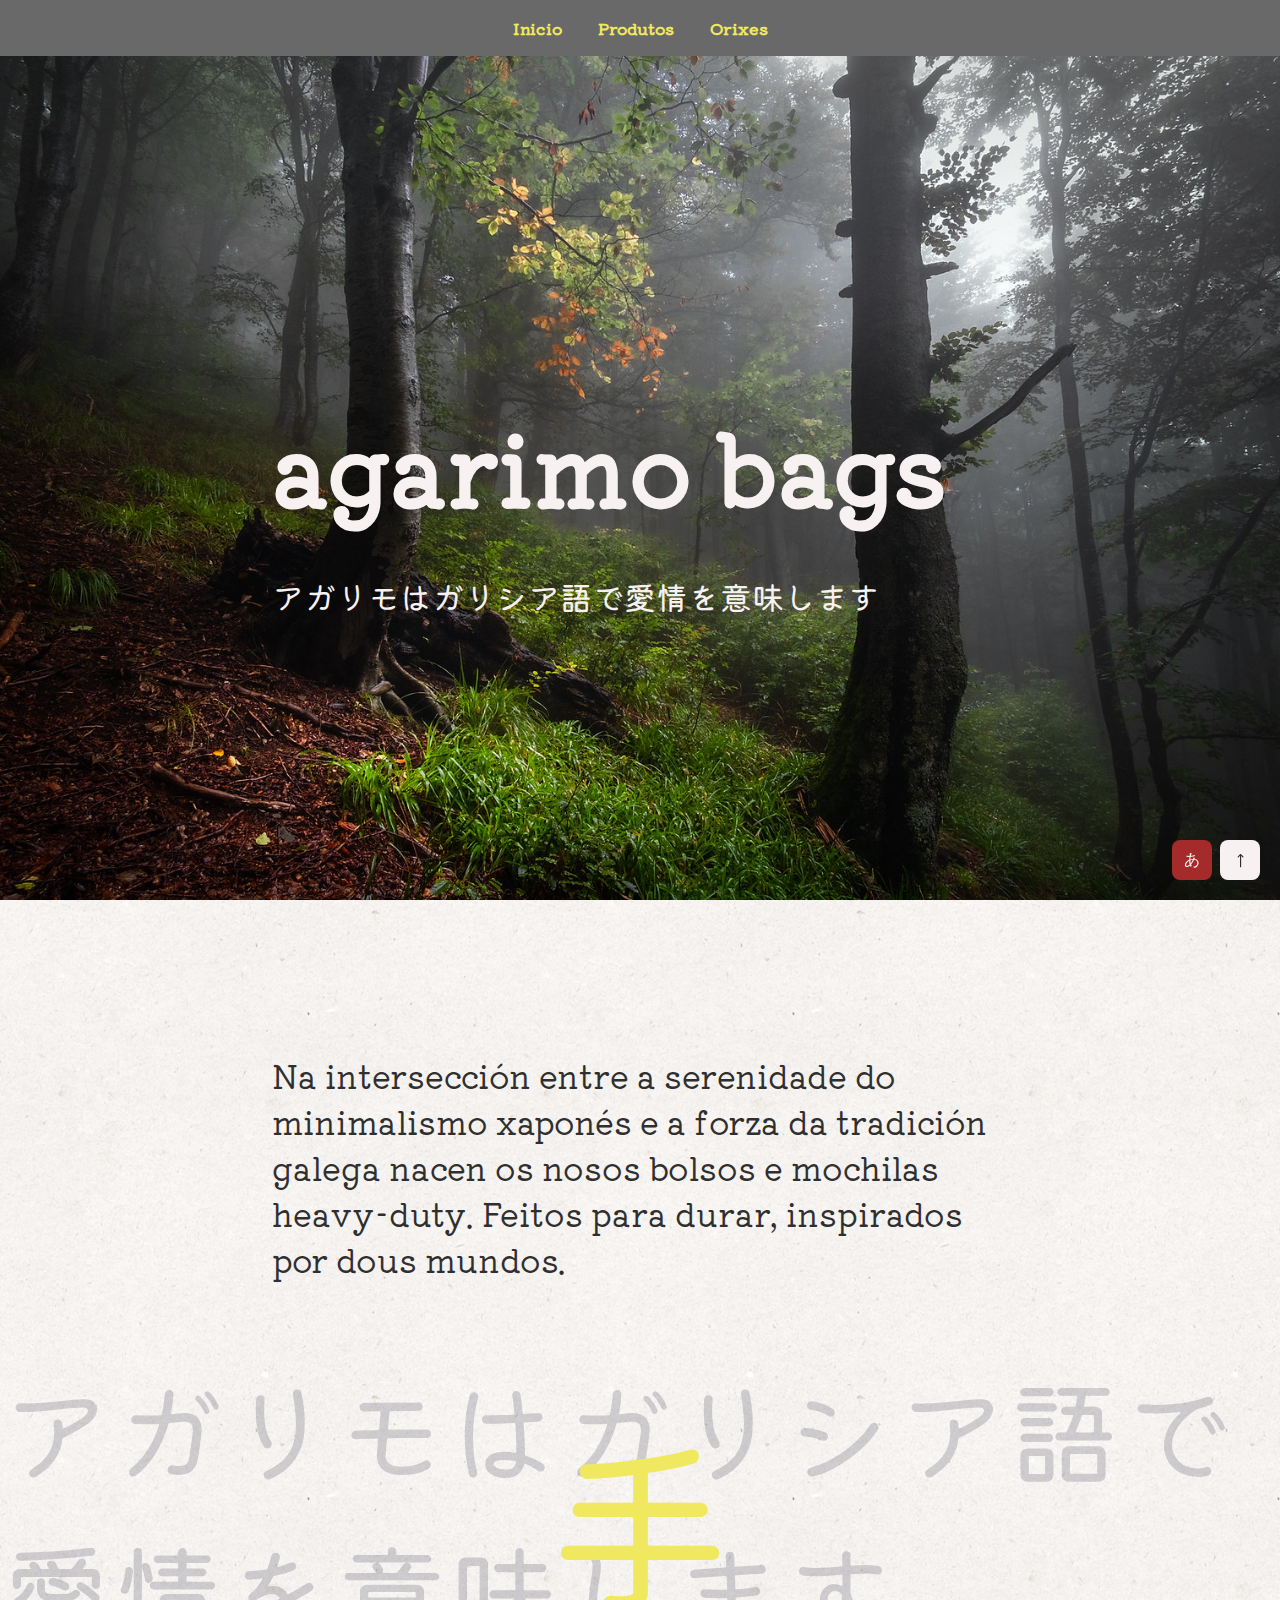
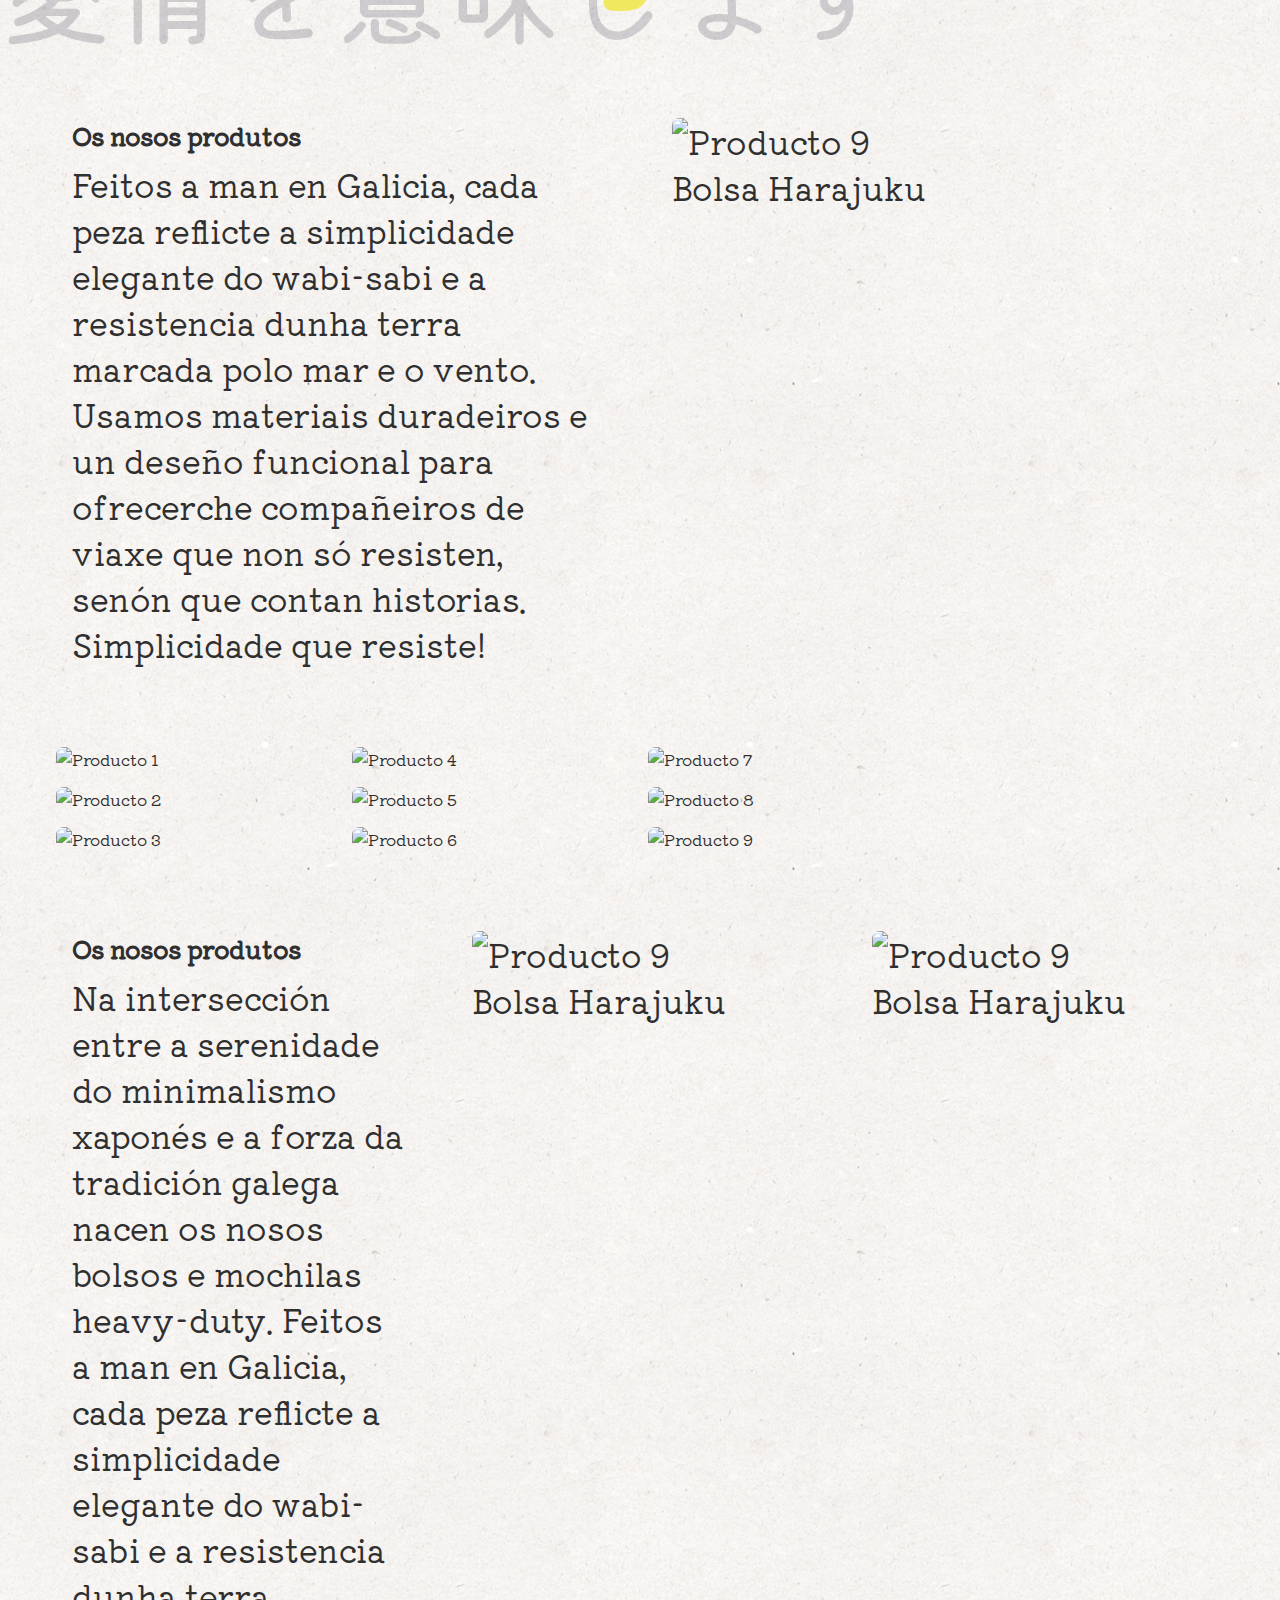
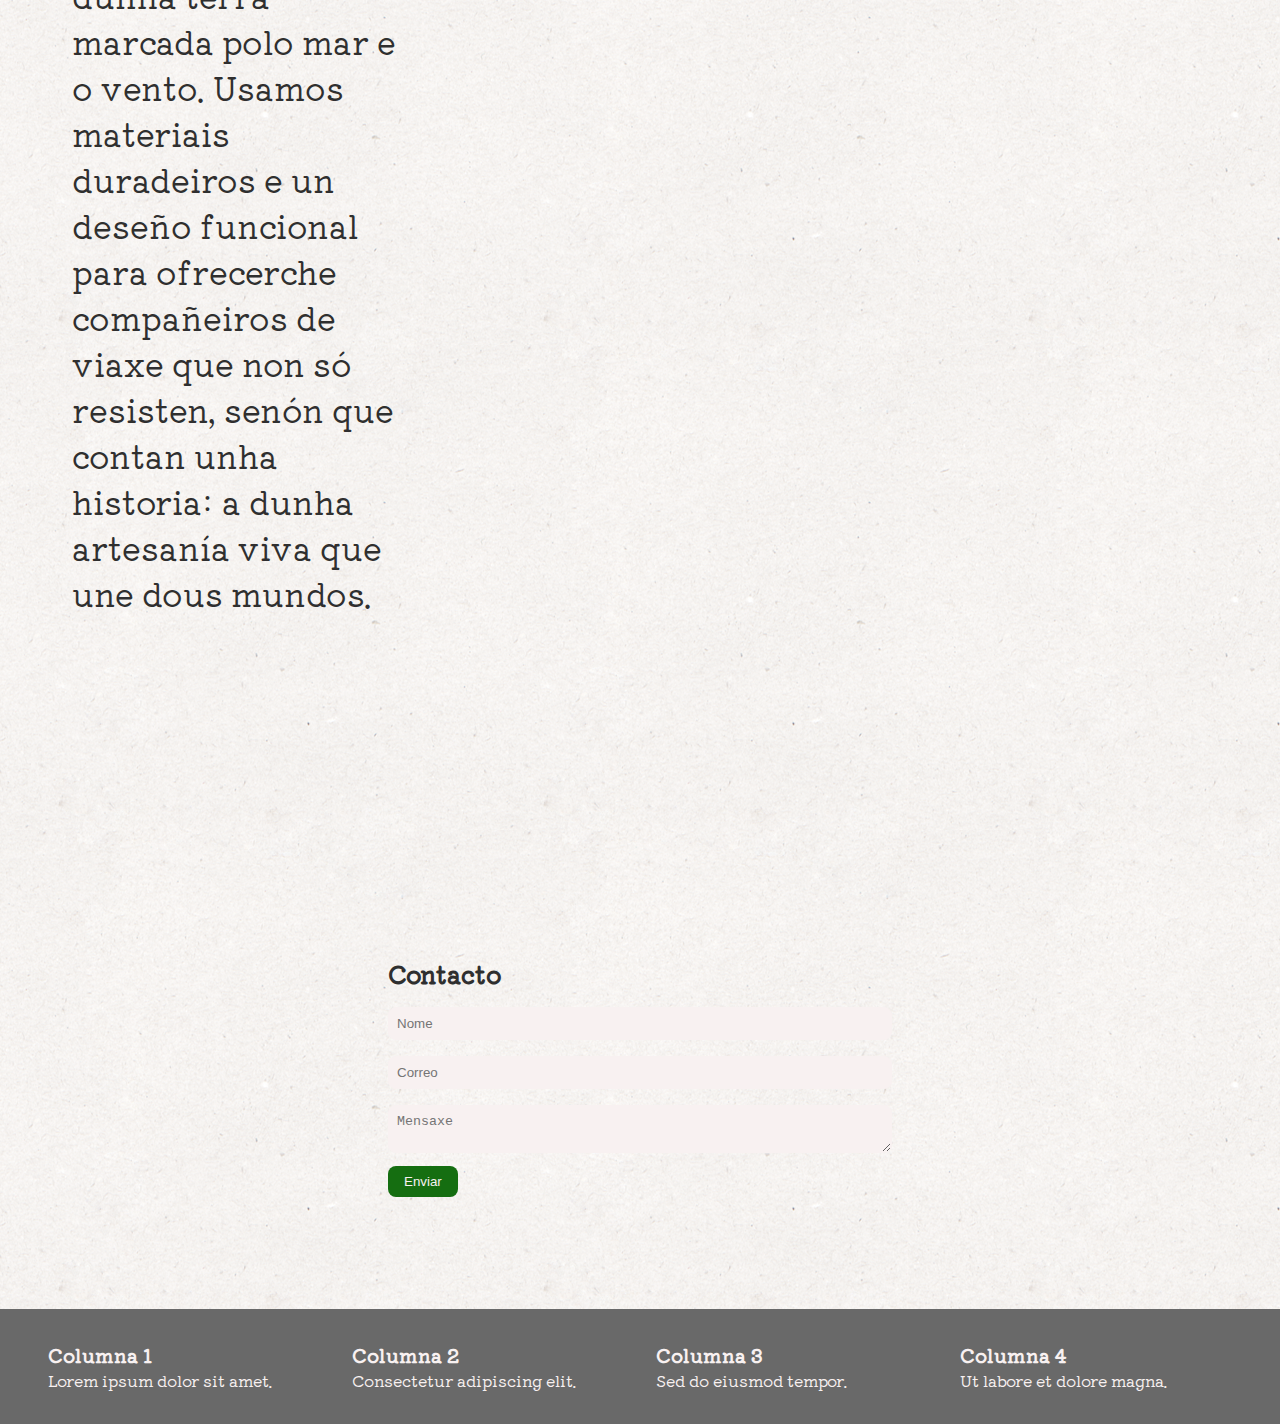
==== commit a1192186: "Add files via upload" ====
--- a/jp/index.html
+++ b/jp/index.html
@@ -303,22 +303,20 @@
     'assets/quercus.glb', // Ruta local
     (gltf) => {
         const leafModel = gltf.scene;
-        for (let i = 0; i < 25; i++) {
+        for (let i = 0; i < 1; i++) {
             const leaf = leafModel.clone();
-            leaf.position.x = -10 + Math.random() * 6; // Rango horizontal
-            leaf.position.y = brisaHeight / 4 - Math.random() * brisaHeight; // Centrado en la sección
-            leaf.position.z = (Math.random() - 0.003) * 2;
+            leaf.position.x = -10 + Math.random() * 38; // Rango horizontal
+            leaf.position.y = -brisaHeight / 2; // Centrado en la sección
+            leaf.position.z = (Math.random() - 0.05) * 2;
             leaf.rotation.x =  Math.random() * Math.PI;
             leaf.rotation.y = Math.random() * Math.PI;
-            leaf.scale.set(0.09, 0.09, 0.09);
+            leaf.scale.set(3,3,3);
             leaf.userData.windSpeed = Math.random() * 0.007 + 0.001;
-            leaf.userData.friction = 1;
+            leaf.userData.friction = 0.98;
             leaf.userData.headwind = -0.2;
             brisaLeaves.push(leaf);
             brisaScene.add(leaf);
-            brisaLeaves.push(leaf);
-            brisaScene.add(leaf);
-        }
+         }
         console.log('Hojas 3D cargadas en .brisa');
     },
     undefined,
@@ -326,17 +324,28 @@
 );
 
 
-brisaCamera.position.z = 40;
-brisaCamera.position.y = brisaHeight / -50; // Centra la cámara en la sección
+brisaCamera.position.z = 30;
+brisaCamera.position.y = brisaHeight / 0; // Centra la cámara en la sección
+
+// Actualizar tamaño del lienzo y cámara al redimensionar
+function updateBrisaSize() {
+    brisaHeight = brisaSection.offsetHeight;
+    brisaRenderer.setSize(window.innerWidth, brisaHeight);
+    brisaCamera.aspect = window.innerWidth / window.innerHeight;
+    brisaCamera.updateProjectionMatrix();
+}
+window.addEventListener('resize', updateBrisaSize);
 
 function animateBrisa() {
     requestAnimationFrame(animateBrisa);
     brisaLeaves.forEach(leaf => {
         leaf.position.x += leaf.userData.windSpeed;
+        leaf.position.y = -brisaHeight / 4; // Línea fija cerca del suelo
         leaf.rotation.x += 0.002;
         leaf.rotation.y += 0.002;
         if (leaf.position.x > 20) leaf.position.x = -20;
     });
+    brisaCamera.position.y = -brisaHeight / 4; // Cámara sigue la línea
     brisaRenderer.render(brisaScene, brisaCamera);
 }
 animateBrisa();
@@ -350,7 +359,7 @@
         leaf.rotation.z = scrollY * 0.001;
     });
     heroCamera.position.y = -scrollY * 0.01;
-    brisaCamera.position.y = -scrollY * 0.01 + brisaHeight / 200; // Ajusta cámara según scroll
+    brisaCamera.position.y = -scrollY * 0.01 - brisaHeight / 4; // Ajustado dinámicamente
 });
     </script>
 </body>
--- a/jp/styles.css
+++ b/jp/styles.css
@@ -0,0 +1,471 @@
+:root {
+    --cereza: #A52A2A;
+    --gris-marengo: #2F2F2F;
+    --beige-claro: #F8F1F1;
+    --azul: #8d99ae;
+    --musgo: #156e11;
+    --limon: #f0e960;
+    --gris-piedra: #696969;
+}
+
+* { margin: 0; padding: 0; box-sizing: border-box; }
+
+body {
+    font-family: 'Kiwi Maru', sans-serif;
+    margin: 0;
+    background: url('assets/gohan.webp') repeat repeat;
+    overflow-x: hidden; /* Evita scroll horizontal por el canvas */
+    animation: fadeInPage 0.5s ease;
+}
+
+@keyframes fadeInPage {
+    from { opacity: 0; }
+    to { opacity: 1; }
+}
+
+h1 {
+    font-size: 2rem;
+    margin-bottom: 0.5rem;
+}
+
+h2 {
+    font-size: 1.5rem;
+    margin-bottom: 0.5rem;
+}
+
+.p {
+    font-size: 1rem;
+}
+
+.lang-gl {
+   
+    color: var(--gris-marengo);
+}
+
+.responsive-img {
+    width: 100%;
+    height: auto;
+    max-width: 100%;
+    display: block;
+    object-fit: contain;
+    border-radius: 8px;
+}
+
+.lang-jp {
+   
+    color: var(--gris-marengo);
+}
+
+nav {
+    padding: 1rem;
+    text-align: center;
+}
+
+.lang-gl nav { background-color: var(--gris-piedra); }
+.lang-jp nav { background-color: var(--gris-piedra); }
+
+nav a {
+    color: var(--limon);
+    margin: 0 1rem;
+    text-decoration: none;
+    font-weight:bold;
+}
+
+nav a:hover { color: var(--cereza); }
+
+.hero {
+    position: relative;
+    height: 100vh;
+    background: url('assets/53463148804_5950b2609b_h.jpg') no-repeat center center;
+    background-size: cover;
+    background-attachment: fixed;
+    display: flex;
+    align-items: center;
+    justify-content: center;
+    transition: background-position 0.5s ease;
+    margin-bottom: 0; /* Elimina margen inferior para conectar con el spacer */
+}
+
+.hero-content {
+    max-width: 800px;
+    padding: 2rem;
+    color: var(--beige-claro);
+    border-radius: 8px;
+    display: flex;
+    flex-wrap: wrap;
+    gap: 2rem;
+    font-size: 2em;
+}
+
+.hero-content h1 {
+    font-size: 3em;
+}
+
+.hero .column {
+    flex: 1;
+    min-width: 0;
+    padding: 0;
+    background: none;
+}
+
+
+.lang-jp .hero-content {
+    color: var(--beige-claro);
+}
+
+.lang-jp .hero .column { 
+    background-color: transparent;
+}
+
+.intro {
+    font-size: 2em;
+    position: relative;
+    height: auto;
+    
+    background: url('') no-repeat center center;
+    background-size: cover;
+    display: flex;
+    align-items: center;
+    justify-content: center;
+    
+    
+}
+
+.intro-content {
+    max-width: 800px;
+    padding: 2rem;
+    background: transparent;
+    border-radius: 8px;
+    display: flex;
+    flex-wrap: wrap;
+    gap: 2rem;
+    
+    
+}
+
+
+.intro .column {
+    flex: 1;
+    min-width: 0;
+    padding: 0;
+    background: none;
+}
+
+.lang-jp .intro-content {
+    color: var(--gris-marengo);
+}
+
+.lang-jp .intro .column { 
+    background-color: transparent;
+}
+
+
+.info-azul {
+    background-color: transparent;
+    display: flex;
+    max-width: 1200px;
+    margin: 2rem auto;
+    gap: 2rem;
+    padding: 0 1rem;
+    flex-wrap: wrap;
+    font-size: 2em;
+    margin-top: 0;
+}
+
+.column-azul {
+    flex: 1;
+    min-width: 0;
+    padding: 1rem;
+    background-color: transparent;
+}
+
+.lang-jp .info {
+    background: var(--cereza);
+    color: var(--cereza);
+}
+
+.info-musgo {
+    color: var(--cereza);   
+    background-color: transparent;
+    display: flex;
+    max-width: 1200px;
+    margin: 2rem auto;
+    gap: 2rem;
+    padding: 0 1rem;
+    flex-wrap: wrap;
+}
+
+.column-musgo {
+    flex: 1;
+    min-width: 0;
+    padding: 1rem;
+    background-color: transparent;
+}
+
+.lang-jp .info {
+    background: var(--musgo);
+    color: var(--cereza);
+}
+
+/* Media query para apilar columnas en móvil */
+@media (max-width: 768px) {
+    .intro-content, .hero-content, .info-azul, .info-musgo {
+        flex-direction: column;
+        align-items: center;
+    }
+
+    .intro .column, .hero .column, .column-azul, .column-musgo {
+        width: 100%;
+    }
+}
+
+.kanji {
+    position: absolute;
+    font-size: 12em;
+    color: var(--limon); /* Asegúrate de definir --limon en :root si no lo tienes */
+    font-family: 'Kiwi Maru', sans-serif;
+    z-index: 2; /* Encima del fondo, debajo de las hojas */
+    left: 50%; /* Centra horizontalmente */
+    transform: translateX(-50%); /* Ajusta el centrado */
+   
+}
+
+.slider {
+    max-width: 1200px;
+    margin: 2rem auto;
+    position: relative;
+    overflow: hidden;
+}
+
+.slides {
+    display: flex;
+    transition: transform 0.8s ease;
+}
+
+.slide {
+    min-width: 100%;
+    height: 200px;
+    object-fit: cover;
+}
+
+.slide-text {
+    position: absolute;
+    bottom: 20px;
+    right: 20px;
+    text-align: left;
+    color: #fff;
+    background: rgba(0, 0, 0, 0.6);
+    padding: 1rem;
+    border-radius: 8px;
+}
+
+.slide-text h1 {
+    font-size: 1.5rem;
+    margin-bottom: 0.5rem;
+}
+
+.slide-text p {
+    font-size: 1rem;
+}
+
+.slider-btn {
+    position: absolute;
+    top: 50%;
+    transform: translateY(-50%);
+    background: rgba(0, 0, 0, 0.5);
+    color: #fff;
+    border: none;
+    padding: 1rem;
+    cursor: pointer;
+    border-radius: 8px;
+}
+
+.prev { left: 10px; }
+.next { right: 10px; }
+
+.gallery {
+    max-width: 1200px;
+    margin: 2rem auto;
+    columns: 4 200px;
+    column-gap: 1rem;
+    padding: 0 1rem;
+}
+
+.gallery-item {
+    position: relative;
+    margin-bottom: 1rem;
+    break-inside: avoid;
+}
+
+.gallery img {
+    width: 100%;
+    height: auto;
+    display: block;
+    border-radius: 8px;
+}
+.gallery-item {
+    animation: fadeIn 1s ease forwards;
+}
+@keyframes fadeIn {
+    from { opacity: 0; }
+    to { opacity: 1; }
+}
+
+.gallery-item .overlay {
+    position: absolute;
+    top: 0;
+    left: 0;
+    width: 100%;
+    height: 100%;
+    background: rgba(0, 0, 0, 0.5);
+    color: #fff;
+    display: flex;
+    align-items: center;
+    justify-content: center;
+    opacity: 0;
+    transition: opacity 0.3s ease;
+    border-radius: 8px;
+}
+
+.gallery-item:hover .overlay {
+    opacity: 1;
+}
+
+
+.brisa {
+    height: 20vh; /* Altura ajustable */
+    position: relative;
+    overflow: hidden; /* Opcional, para evitar desbordamiento */
+}
+
+.form-section {
+    max-width: 600px;
+    margin: 5rem auto;
+    padding: 3rem;
+    background-color: transparent;
+}
+
+.lang-jp .form-section { background-color: transparent; }
+
+.form-section input, .form-section textarea {
+    width: 100%;
+    margin: 0.5rem 0;
+    padding: 0.5rem;
+    border-radius: 8px;
+    border: 1px solid var(--beige-claro);
+    background-color: var(--beige-claro);
+}
+
+.form-section button {
+    background-color: var(--musgo);
+    color: var(--beige-claro);
+    border: none;
+    padding: 0.5rem 1rem;
+    cursor: pointer;
+    border-radius: 8px;
+}
+
+.lang-jp .form-section button { 
+    background-color: var(--beige-claro); 
+    color: var(--cereza); 
+}
+
+footer {
+    background-color: var(--gris-piedra);
+    color: var(--beige-claro);
+    padding: 2rem;
+    display: flex;
+    justify-content: space-around;
+}
+
+.lang-jp footer { 
+    background-color: var(--gris-piedra); 
+}
+
+.footer-column { 
+    flex: 1; 
+    padding: 0 1rem; 
+}
+
+/* Media query para apilar columnas en móvil */
+@media (max-width: 768px) {
+    footer {
+        flex-direction: column;
+        align-items: center;
+gap: 1rem; /* Espacio entre columnas */
+    }
+
+    .footer-column {
+        width: 100%;
+        text-align: center;
+    }
+}
+
+.hero {
+    margin-bottom: 4rem;
+}
+
+.intro, .slider, .gallery, .form-section {
+    margin-top: 4rem;
+    margin-bottom: 4rem;
+}
+
+.floating-controls {
+    position: fixed;
+    bottom: 20px;
+    right: 20px;
+    display: flex;
+    align-items: flex-end;
+    gap: 10px;
+    z-index: 15; /* Más alto que el canvas */
+}
+
+.floating-controls table {
+    border: 0;
+    border-collapse: collapse;
+}
+
+.floating-controls td {
+    padding: 0;
+}
+
+.lang-btn {
+    background-color: var(--cereza);
+    border: none;
+    width: 40px;
+    height: 40px;
+    color: var(--beige-claro);
+    cursor: pointer;
+    border-radius: 8px;
+    font-size: 1rem;
+    display: flex;
+    align-items: center;
+    justify-content: center;
+    margin-right: 0.5rem;
+}
+
+.top-btn {
+    display: flex;
+    align-items: center;
+    justify-content: center;
+    width: 40px;
+    height: 40px;
+    background-color: var(--beige-claro);
+    color: var(--gris-marengo);
+    text-decoration: none;
+    border-radius: 8px;
+    font-size: 1.2rem;
+}
+
+.audio-player {
+    background-color: var(--azul);
+    padding: 0.5rem;
+    border-radius: 5px;
+}
+
+.audio-player .attribution {
+    font-size: 0.8rem;
+    color: var(--beige-claro);
+    margin-top: 0.5rem;
+    text-align: center;
+}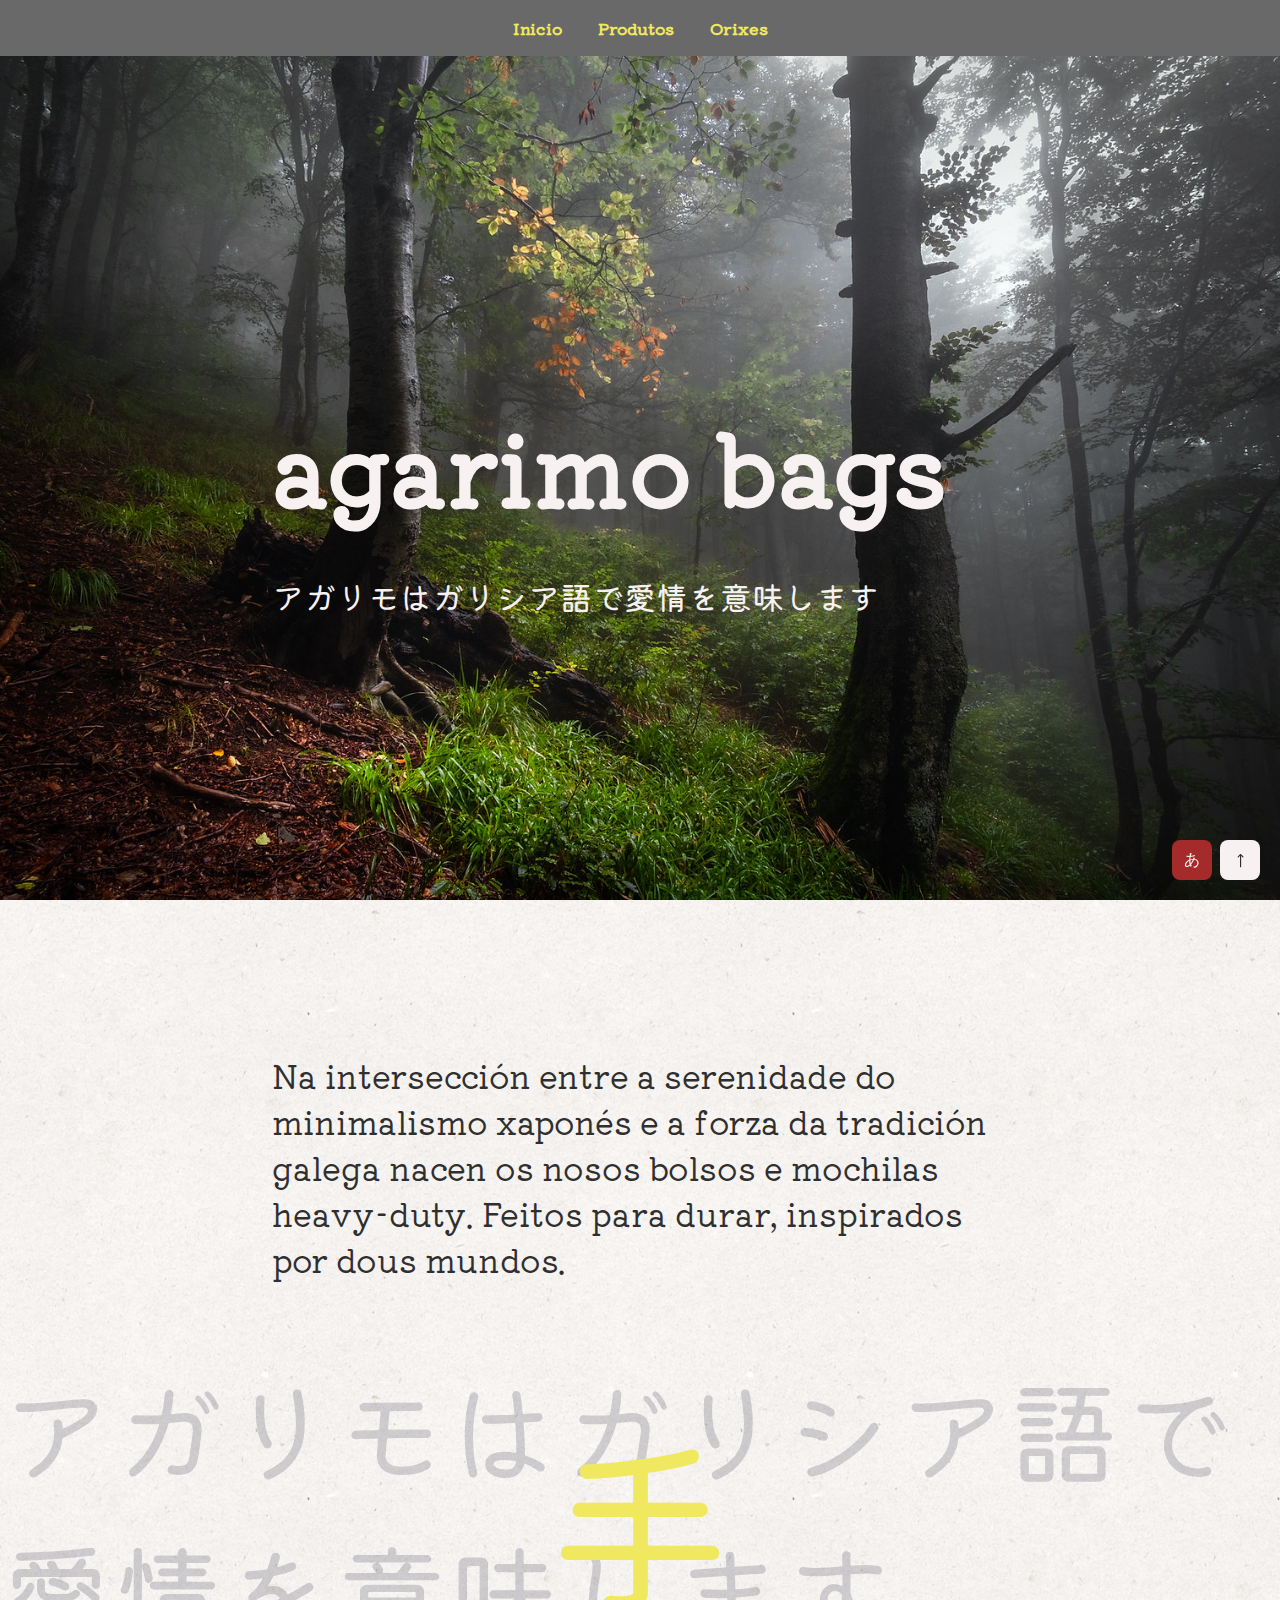
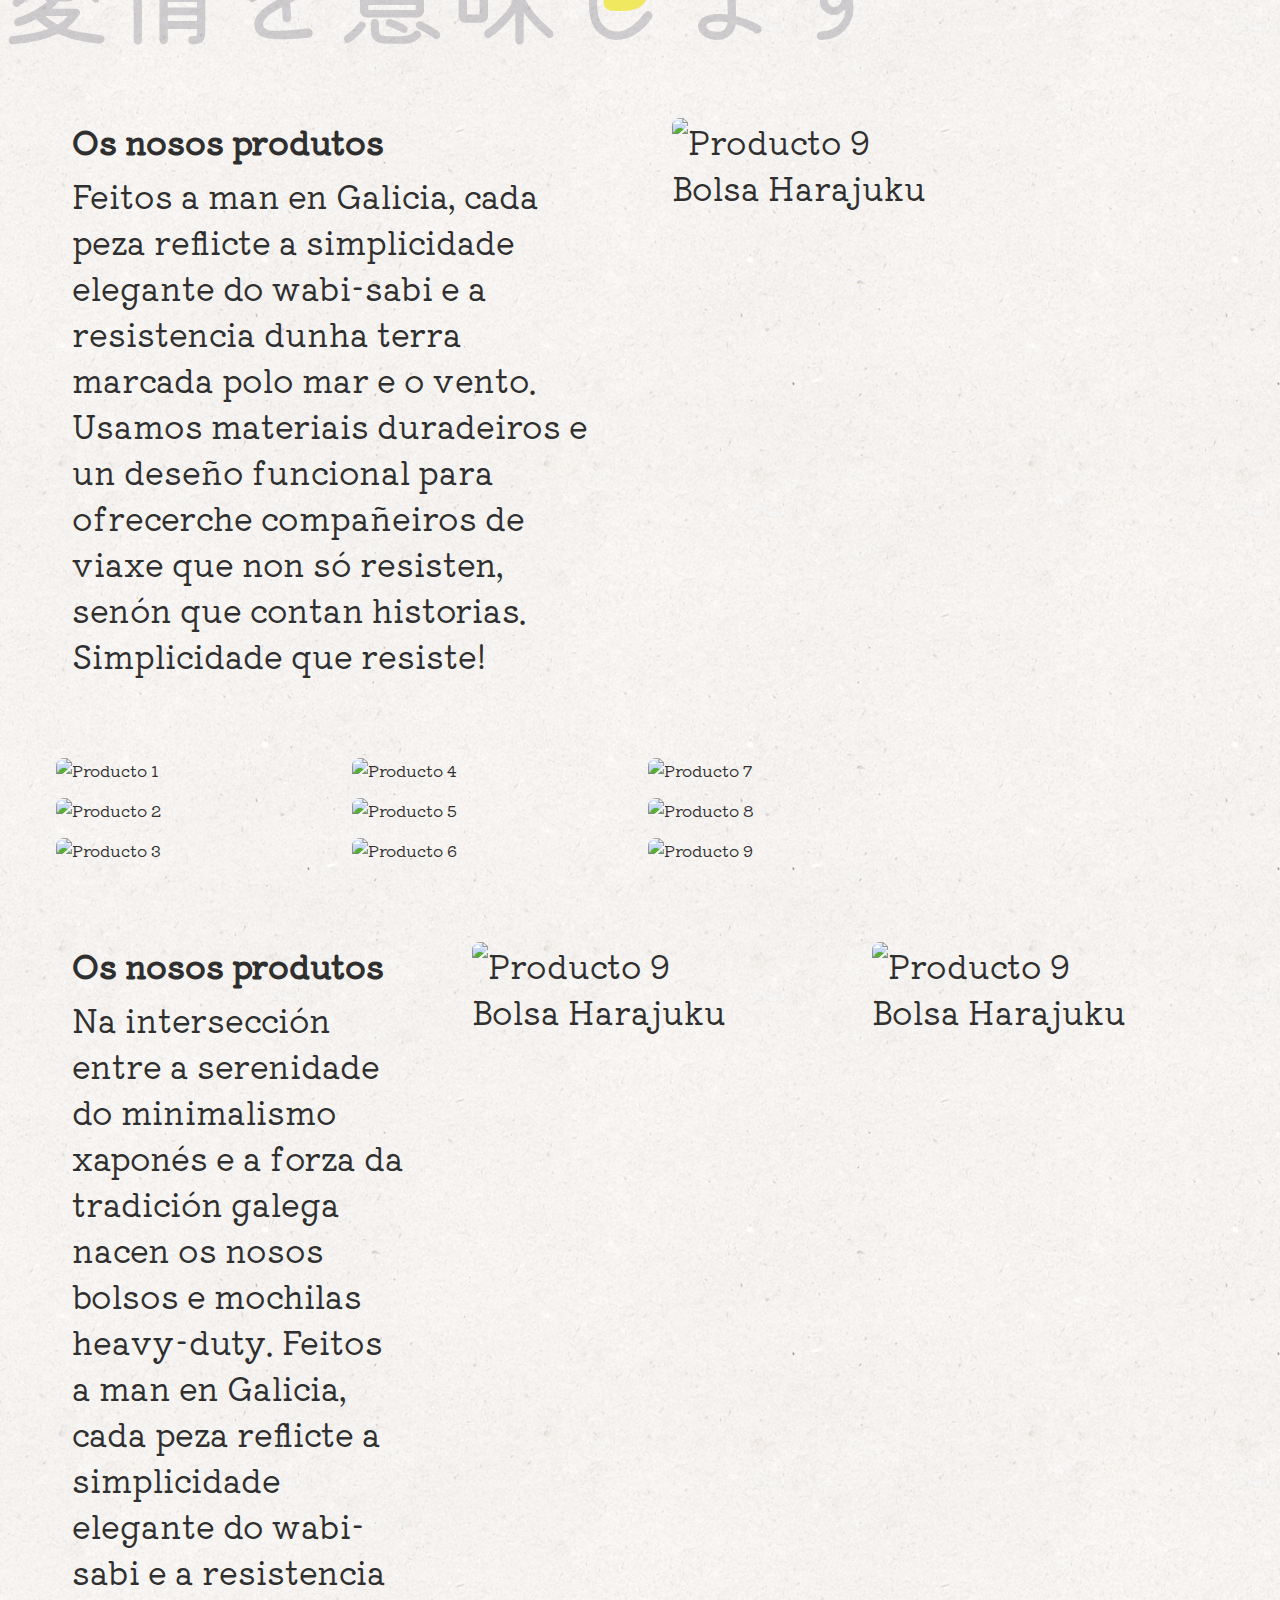
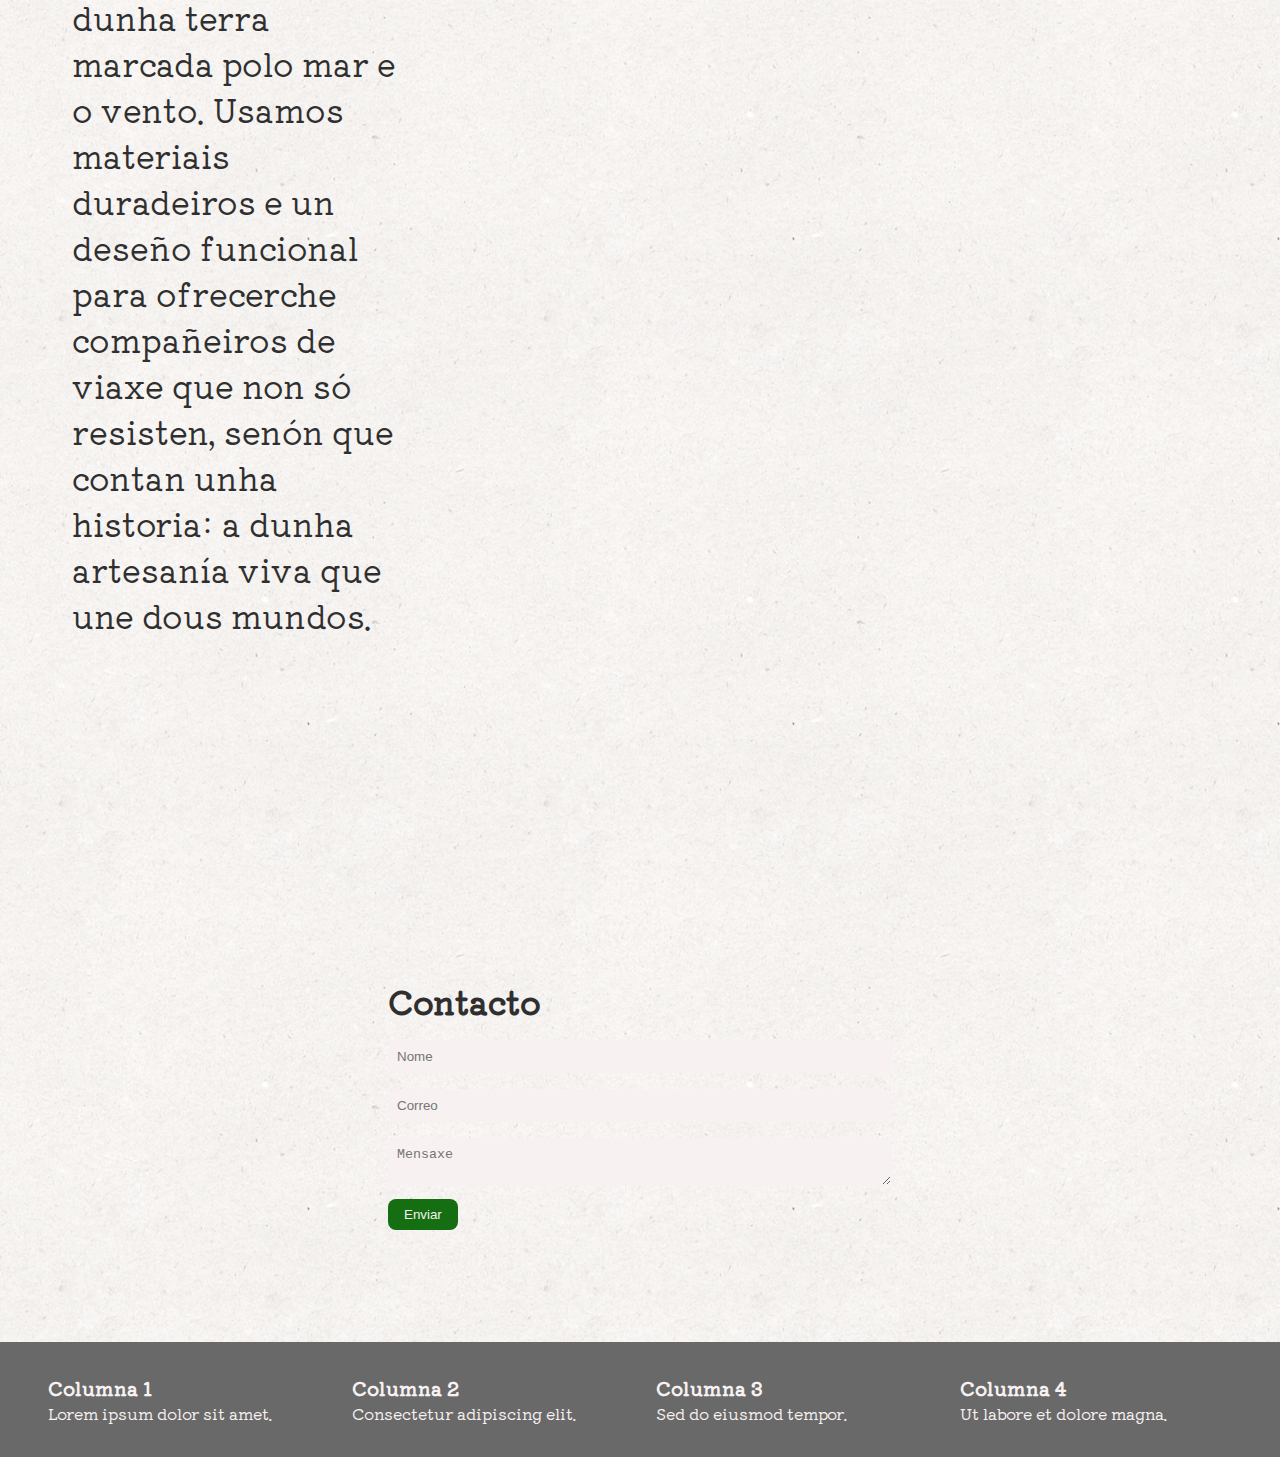
==== commit 6427fb8b: "Add files via upload" ====
--- a/jp/index.html
+++ b/jp/index.html
@@ -277,12 +277,15 @@
         }
         animateHero();
     
-        // Hojas 3D moviéndose en .brisa
+      
+      
+      
+       // Hojas 3D moviéndose en .brisa
 const brisaScene = new THREE.Scene();
 const brisaCamera = new THREE.PerspectiveCamera(75, window.innerWidth / window.innerHeight, 0.1, 1000);
 const brisaRenderer = new THREE.WebGLRenderer({ alpha: true });
 const brisaSection = document.querySelector('.brisa');
-const brisaHeight = brisaSection.offsetHeight;
+let brisaHeight = brisaSection.offsetHeight;
 brisaRenderer.setSize(window.innerWidth, brisaHeight);
 brisaSection.appendChild(brisaRenderer.domElement);
 brisaRenderer.domElement.style.position = 'absolute';
@@ -291,76 +294,93 @@
 brisaRenderer.domElement.style.zIndex = '5';
 brisaRenderer.domElement.style.pointerEvents = 'none';
 
-const brisaAmbientLight = new THREE.AmbientLight(0xffffff, 0.8);
+// Iluminación anaranjada sin teñir el modelo
+const brisaAmbientLight = new THREE.AmbientLight(0x224720, 0.8);
 brisaScene.add(brisaAmbientLight);
-const brisaDirectionalLight = new THREE.DirectionalLight(0xffffff, 1);
-brisaDirectionalLight.position.set(5, 10, 7.5);
+const brisaDirectionalLight = new THREE.DirectionalLight(0x156e11, 0.8);
+brisaDirectionalLight.position.set(75, 3, 17.5);
 brisaScene.add(brisaDirectionalLight);
 
-const brisaLeaves = [];
+const brisaElements = []; // Array para montículo y hoja orbitante
 
 loader.load(
-    'assets/quercus.glb', // Ruta local
+    'assets/quercus.glb',
     (gltf) => {
         const leafModel = gltf.scene;
-        for (let i = 0; i < 1; i++) {
+        leafModel.traverse((child) => {
+            if (child.isMesh) {
+                child.material = new THREE.MeshStandardMaterial({
+                    map: child.material.map || null,
+                    normalMap: child.material.normalMap || null,
+                    roughness: 0.5,
+                    metalness: 0.1
+                });
+            }
+        });
+
+        // Montículo de hojas
+        for (let i = 0; i < 1; i++) { // hojas para el montículo
             const leaf = leafModel.clone();
-            leaf.position.x = -10 + Math.random() * 38; // Rango horizontal
-            leaf.position.y = -brisaHeight / 2; // Centrado en la sección
-            leaf.position.z = (Math.random() - 0.05) * 2;
-            leaf.rotation.x =  Math.random() * Math.PI;
-            leaf.rotation.y = Math.random() * Math.PI;
-            leaf.scale.set(3,3,3);
-            leaf.userData.windSpeed = Math.random() * 0.007 + 0.001;
-            leaf.userData.friction = 0.98;
-            leaf.userData.headwind = -0.2;
-            brisaLeaves.push(leaf);
+            leaf.position.x = (Math.random() - 0.5) * 5; // Rango estrecho alrededor del centro
+            leaf.position.y = -brisaHeight / 2 + Math.random() * 2; // Apiladas cerca del suelo
+            leaf.position.z = (Math.random() - 0.5) * 5;
+            leaf.rotation.x = (Math.random() - 0.5) * 5;
+            leaf.rotation.y = (Math.random() - 0.5) * 5;
+            leaf.rotation.z = Math.random() * Math.PI;
+            leaf.scale.set(8, 8, 12);
+            leaf.userData.floatOffset = Math.random() * Math.PI; // Para mecerse
+            leaf.userData.type = 'pile';
+            brisaElements.push(leaf);
             brisaScene.add(leaf);
-         }
-        console.log('Hojas 3D cargadas en .brisa');
+        }
+
+       
+        console.log('Elementos 3D cargados en .brisa');
     },
     undefined,
     (error) => console.error('Error cargando modelo en .brisa:', error)
 );
 
-
-brisaCamera.position.z = 30;
-brisaCamera.position.y = brisaHeight / 0; // Centra la cámara en la sección
+brisaCamera.position.z = 12; // Cámara más cerca para ver el montículo
+brisaCamera.position.y = brisaHeight / 5; // Elevada para vista picada
+brisaCamera.lookAt(0, -brisaHeight / 2, 0); // Mirando al montículo
 
 // Actualizar tamaño del lienzo y cámara al redimensionar
 function updateBrisaSize() {
     brisaHeight = brisaSection.offsetHeight;
     brisaRenderer.setSize(window.innerWidth, brisaHeight);
     brisaCamera.aspect = window.innerWidth / window.innerHeight;
+    brisaCamera.position.y = brisaHeight / 2;
+    brisaCamera.lookAt(0, -brisaHeight / 2, 0);
     brisaCamera.updateProjectionMatrix();
 }
 window.addEventListener('resize', updateBrisaSize);
 
 function animateBrisa() {
     requestAnimationFrame(animateBrisa);
-    brisaLeaves.forEach(leaf => {
-        leaf.position.x += leaf.userData.windSpeed;
-        leaf.position.y = -brisaHeight / 4; // Línea fija cerca del suelo
-        leaf.rotation.x += 0.002;
-        leaf.rotation.y += 0.002;
-        if (leaf.position.x > 20) leaf.position.x = -20;
+    const time = Date.now();
+
+    brisaElements.forEach(element => {
+        if (element.userData.type === 'pile') {
+            // Mecerse sutilmente en el montículo
+            element.rotation.x = Math.sin(time * 0.001 + element.userData.floatOffset) * 0.05;
+            element.rotation.y = Math.cos(time * 0.001 + element.userData.floatOffset) * 0.05;
+            element.position.y = -brisaHeight / 2 + Math.sin(time * 0.001 + element.userData.floatOffset) * 0.5;
+        } else if (element.userData.type === 'orbit') {
+            // Órbita circular alrededor del montículo
+            element.userData.angle += 0.02; // Velocidad de órbita
+            element.position.x = Math.cos(element.userData.angle) * 5; // Radio 5
+            element.position.z = Math.sin(element.userData.angle) * 5;
+            element.position.y = -brisaHeight / 2 + 3 + Math.sin(time * 0.001) * 0.5; // Sube y baja un poco
+            element.rotation.y += 0.01; // Rotación adicional
+        }
     });
-    brisaCamera.position.y = -brisaHeight / 4; // Cámara sigue la línea
+
     brisaRenderer.render(brisaScene, brisaCamera);
 }
 animateBrisa();
 
-window.addEventListener('scroll', () => {
-    const scrollY = window.scrollY;
-    heroLeaves.forEach(leaf => {
-        leaf.rotation.z = scrollY * 0.001;
-    });
-    brisaLeaves.forEach(leaf => {
-        leaf.rotation.z = scrollY * 0.001;
-    });
-    heroCamera.position.y = -scrollY * 0.01;
-    brisaCamera.position.y = -scrollY * 0.01 - brisaHeight / 4; // Ajustado dinámicamente
-});
+
     </script>
 </body>
 </html>--- a/jp/styles.css
+++ b/jp/styles.css
@@ -24,12 +24,12 @@
 }
 
 h1 {
+    font-size: 4rem;
+    margin-bottom: 0.5rem;
+}
+
+h2 {
     font-size: 2rem;
-    margin-bottom: 0.5rem;
-}
-
-h2 {
-    font-size: 1.5rem;
     margin-bottom: 0.5rem;
 }
 
@@ -59,6 +59,7 @@
 nav {
     padding: 1rem;
     text-align: center;
+    position: relative;
 }
 
 .lang-gl nav { background-color: var(--gris-piedra); }
@@ -336,6 +337,7 @@
     height: 20vh; /* Altura ajustable */
     position: relative;
     overflow: hidden; /* Opcional, para evitar desbordamiento */
+    z-index: 4;
 }
 
 .form-section {
